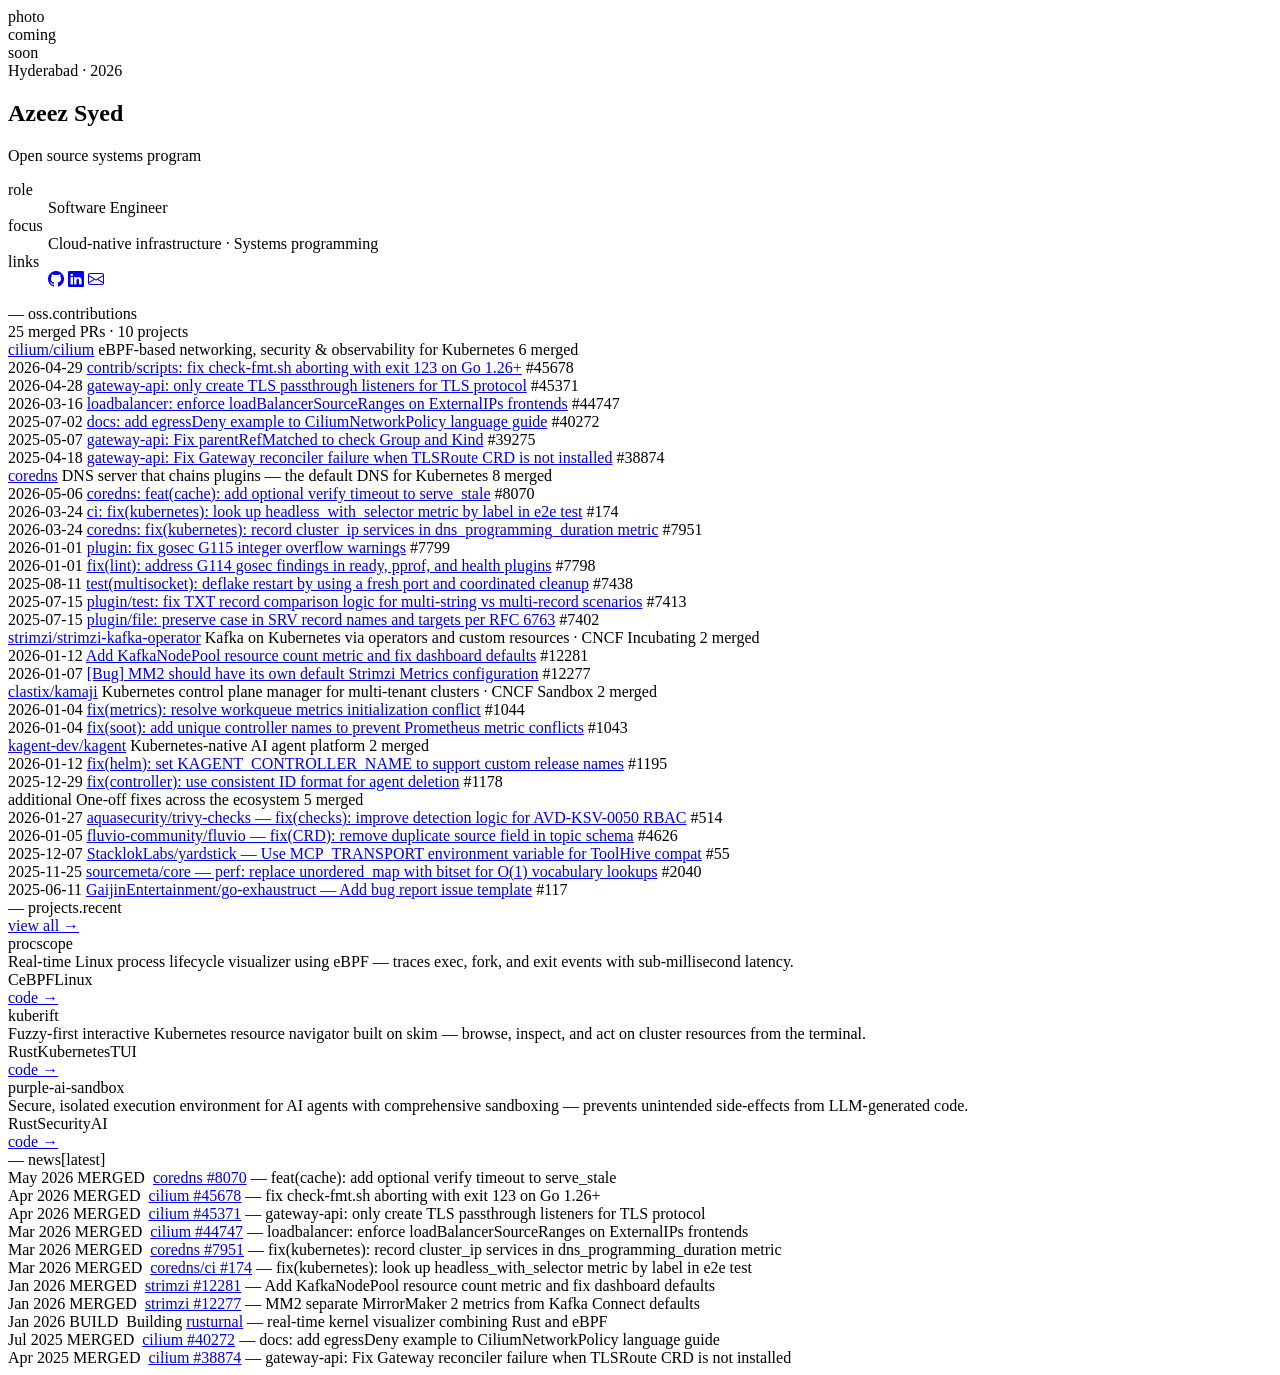
==== index.html @ bf8eaf42 "Initial portfolio" ====
<!DOCTYPE html>
<html lang="en">
<head>
  <meta charset="UTF-8">
  <meta name="viewport" content="width=device-width, initial-scale=1.0">
  <base href="/portfolio/">
  <title>syedazeez337 / home.sh</title>
  <meta name="description" content="Open source systems programmer contributing to Cilium, CoreDNS, and the CNCF ecosystem — building with Go, Rust, and eBPF.">
  <meta property="og:title" content="Azeez Syed — Software Engineer">
  <meta property="og:description" content="Open source systems programmer contributing to Cilium, CoreDNS, and the CNCF ecosystem.">
  <meta property="og:type" content="website">
  <link rel="canonical" href="https://syedazeez337.github.io/portfolio/">
  <link rel="stylesheet" href="assets/css/styles.css">
  <link rel="stylesheet" href="https://cdn.jsdelivr.net/npm/bootstrap-icons@1.11.3/font/bootstrap-icons.css">
  <link rel="preconnect" href="https://fonts.googleapis.com">
  <link href="https://fonts.googleapis.com/css2?family=IBM+Plex+Sans:wght@400;500;600;700&family=IBM+Plex+Mono:wght@400;500;600;700&display=swap" rel="stylesheet">
  <script defer src="assets/js/loadComponents.js"></script>
</head>
<body data-page="home">
  <div id="header-placeholder"></div>
  <div class="t-page">
    <div class="t-frame">
      <div id="topnav-placeholder"></div>

      <!-- HERO -->
      <section class="t-hero">
        <div>
          <div class="t-portrait-placeholder">photo<br>coming<br>soon</div>
          <div class="t-portrait-cap">Hyderabad · 2026</div>
        </div>
        <div>
          <h1>Azeez Syed</h1>
          <p class="t-thesis" data-typing>
            <span class="t-thesis-text" data-text="Open source systems programmer contributing to Cilium, CoreDNS, and the CNCF ecosystem, building with Go, Rust, and eBPF."></span>
          </p>
          <dl class="t-kv">
            <dt>role</dt>
            <dd>Software Engineer</dd>
            <dt>focus</dt>
            <dd>Cloud-native infrastructure · Systems programming</dd>
            <dt>links</dt>
            <dd class="t-kv-links">
              <a href="https://github.com/syedazeez337" target="_blank" rel="noopener" aria-label="GitHub"><i class="bi bi-github"></i></a>
              <a href="https://www.linkedin.com/in/azeez-alishah/" target="_blank" rel="noopener" aria-label="LinkedIn"><i class="bi bi-linkedin"></i></a>
              <a href="mailto:azeezalishah@gmail.com" aria-label="Email"><i class="bi bi-envelope"></i></a>
            </dd>
          </dl>
        </div>
      </section>

      <!-- OPEN SOURCE CONTRIBUTIONS -->
      <div class="t-divider">
        <div class="t-divider-label">— <span>oss.contributions</span></div>
        <div class="t-divider-right">25 merged PRs · 10 projects</div>
      </div>

      <div class="t-contrib-repo-block">
        <div class="t-contrib-repo-header">
          <a href="https://github.com/cilium/cilium" target="_blank" rel="noopener">cilium/cilium</a>
          <span class="t-contrib-repo-desc">eBPF-based networking, security &amp; observability for Kubernetes</span>
          <span class="t-contrib-count">6 merged</span>
        </div>
        <div class="t-pr-list">
          <div class="t-pr-row">
            <span class="t-pr-date">2026-04-29</span>
            <a class="t-pr-title" href="https://github.com/cilium/cilium/pull/45678" target="_blank" rel="noopener">contrib/scripts: fix check-fmt.sh aborting with exit 123 on Go 1.26+</a>
            <span class="t-pr-num">#45678</span>
          </div>
          <div class="t-pr-row">
            <span class="t-pr-date">2026-04-28</span>
            <a class="t-pr-title" href="https://github.com/cilium/cilium/pull/45371" target="_blank" rel="noopener">gateway-api: only create TLS passthrough listeners for TLS protocol</a>
            <span class="t-pr-num">#45371</span>
          </div>
          <div class="t-pr-row">
            <span class="t-pr-date">2026-03-16</span>
            <a class="t-pr-title" href="https://github.com/cilium/cilium/pull/44747" target="_blank" rel="noopener">loadbalancer: enforce loadBalancerSourceRanges on ExternalIPs frontends</a>
            <span class="t-pr-num">#44747</span>
          </div>
          <div class="t-pr-row">
            <span class="t-pr-date">2025-07-02</span>
            <a class="t-pr-title" href="https://github.com/cilium/cilium/pull/40272" target="_blank" rel="noopener">docs: add egressDeny example to CiliumNetworkPolicy language guide</a>
            <span class="t-pr-num">#40272</span>
          </div>
          <div class="t-pr-row">
            <span class="t-pr-date">2025-05-07</span>
            <a class="t-pr-title" href="https://github.com/cilium/cilium/pull/39275" target="_blank" rel="noopener">gateway-api: Fix parentRefMatched to check Group and Kind</a>
            <span class="t-pr-num">#39275</span>
          </div>
          <div class="t-pr-row">
            <span class="t-pr-date">2025-04-18</span>
            <a class="t-pr-title" href="https://github.com/cilium/cilium/pull/38874" target="_blank" rel="noopener">gateway-api: Fix Gateway reconciler failure when TLSRoute CRD is not installed</a>
            <span class="t-pr-num">#38874</span>
          </div>
        </div>
      </div>

      <div class="t-contrib-repo-block">
        <div class="t-contrib-repo-header">
          <a href="https://github.com/coredns/coredns" target="_blank" rel="noopener">coredns</a>
          <span class="t-contrib-repo-desc">DNS server that chains plugins — the default DNS for Kubernetes</span>
          <span class="t-contrib-count">8 merged</span>
        </div>
        <div class="t-pr-list">
          <div class="t-pr-row">
            <span class="t-pr-date">2026-05-06</span>
            <a class="t-pr-title" href="https://github.com/coredns/coredns/pull/8070" target="_blank" rel="noopener">coredns: feat(cache): add optional verify timeout to serve_stale</a>
            <span class="t-pr-num">#8070</span>
          </div>
          <div class="t-pr-row">
            <span class="t-pr-date">2026-03-24</span>
            <a class="t-pr-title" href="https://github.com/coredns/ci/pull/174" target="_blank" rel="noopener">ci: fix(kubernetes): look up headless_with_selector metric by label in e2e test</a>
            <span class="t-pr-num">#174</span>
          </div>
          <div class="t-pr-row">
            <span class="t-pr-date">2026-03-24</span>
            <a class="t-pr-title" href="https://github.com/coredns/coredns/pull/7951" target="_blank" rel="noopener">coredns: fix(kubernetes): record cluster_ip services in dns_programming_duration metric</a>
            <span class="t-pr-num">#7951</span>
          </div>
          <div class="t-pr-row">
            <span class="t-pr-date">2026-01-01</span>
            <a class="t-pr-title" href="https://github.com/coredns/coredns/pull/7799" target="_blank" rel="noopener">plugin: fix gosec G115 integer overflow warnings</a>
            <span class="t-pr-num">#7799</span>
          </div>
          <div class="t-pr-row">
            <span class="t-pr-date">2026-01-01</span>
            <a class="t-pr-title" href="https://github.com/coredns/coredns/pull/7798" target="_blank" rel="noopener">fix(lint): address G114 gosec findings in ready, pprof, and health plugins</a>
            <span class="t-pr-num">#7798</span>
          </div>
          <div class="t-pr-row">
            <span class="t-pr-date">2025-08-11</span>
            <a class="t-pr-title" href="https://github.com/coredns/coredns/pull/7438" target="_blank" rel="noopener">test(multisocket): deflake restart by using a fresh port and coordinated cleanup</a>
            <span class="t-pr-num">#7438</span>
          </div>
          <div class="t-pr-row">
            <span class="t-pr-date">2025-07-15</span>
            <a class="t-pr-title" href="https://github.com/coredns/coredns/pull/7413" target="_blank" rel="noopener">plugin/test: fix TXT record comparison logic for multi-string vs multi-record scenarios</a>
            <span class="t-pr-num">#7413</span>
          </div>
          <div class="t-pr-row">
            <span class="t-pr-date">2025-07-15</span>
            <a class="t-pr-title" href="https://github.com/coredns/coredns/pull/7402" target="_blank" rel="noopener">plugin/file: preserve case in SRV record names and targets per RFC 6763</a>
            <span class="t-pr-num">#7402</span>
          </div>
        </div>
      </div>

      <div class="t-contrib-repo-block">
        <div class="t-contrib-repo-header">
          <a href="https://github.com/strimzi/strimzi-kafka-operator" target="_blank" rel="noopener">strimzi/strimzi-kafka-operator</a>
          <span class="t-contrib-repo-desc">Kafka on Kubernetes via operators and custom resources · CNCF Incubating</span>
          <span class="t-contrib-count">2 merged</span>
        </div>
        <div class="t-pr-list">
          <div class="t-pr-row">
            <span class="t-pr-date">2026-01-12</span>
            <a class="t-pr-title" href="https://github.com/strimzi/strimzi-kafka-operator/pull/12281" target="_blank" rel="noopener">Add KafkaNodePool resource count metric and fix dashboard defaults</a>
            <span class="t-pr-num">#12281</span>
          </div>
          <div class="t-pr-row">
            <span class="t-pr-date">2026-01-07</span>
            <a class="t-pr-title" href="https://github.com/strimzi/strimzi-kafka-operator/pull/12277" target="_blank" rel="noopener">[Bug] MM2 should have its own default Strimzi Metrics configuration</a>
            <span class="t-pr-num">#12277</span>
          </div>
        </div>
      </div>

      <div class="t-contrib-repo-block">
        <div class="t-contrib-repo-header">
          <a href="https://github.com/clastix/kamaji" target="_blank" rel="noopener">clastix/kamaji</a>
          <span class="t-contrib-repo-desc">Kubernetes control plane manager for multi-tenant clusters · CNCF Sandbox</span>
          <span class="t-contrib-count">2 merged</span>
        </div>
        <div class="t-pr-list">
          <div class="t-pr-row">
            <span class="t-pr-date">2026-01-04</span>
            <a class="t-pr-title" href="https://github.com/clastix/kamaji/pull/1044" target="_blank" rel="noopener">fix(metrics): resolve workqueue metrics initialization conflict</a>
            <span class="t-pr-num">#1044</span>
          </div>
          <div class="t-pr-row">
            <span class="t-pr-date">2026-01-04</span>
            <a class="t-pr-title" href="https://github.com/clastix/kamaji/pull/1043" target="_blank" rel="noopener">fix(soot): add unique controller names to prevent Prometheus metric conflicts</a>
            <span class="t-pr-num">#1043</span>
          </div>
        </div>
      </div>

      <div class="t-contrib-repo-block">
        <div class="t-contrib-repo-header">
          <a href="https://github.com/kagent-dev/kagent" target="_blank" rel="noopener">kagent-dev/kagent</a>
          <span class="t-contrib-repo-desc">Kubernetes-native AI agent platform</span>
          <span class="t-contrib-count">2 merged</span>
        </div>
        <div class="t-pr-list">
          <div class="t-pr-row">
            <span class="t-pr-date">2026-01-12</span>
            <a class="t-pr-title" href="https://github.com/kagent-dev/kagent/pull/1195" target="_blank" rel="noopener">fix(helm): set KAGENT_CONTROLLER_NAME to support custom release names</a>
            <span class="t-pr-num">#1195</span>
          </div>
          <div class="t-pr-row">
            <span class="t-pr-date">2025-12-29</span>
            <a class="t-pr-title" href="https://github.com/kagent-dev/kagent/pull/1178" target="_blank" rel="noopener">fix(controller): use consistent ID format for agent deletion</a>
            <span class="t-pr-num">#1178</span>
          </div>
        </div>
      </div>

      <div class="t-contrib-repo-block">
        <div class="t-contrib-repo-header">
          <span class="t-contrib-repo-label">additional</span>
          <span class="t-contrib-repo-desc">One-off fixes across the ecosystem</span>
          <span class="t-contrib-count">5 merged</span>
        </div>
        <div class="t-pr-list">
          <div class="t-pr-row">
            <span class="t-pr-date">2026-01-27</span>
            <a class="t-pr-title" href="https://github.com/aquasecurity/trivy-checks/pull/514" target="_blank" rel="noopener"><span class="t-pr-repo">aquasecurity/trivy-checks</span> — fix(checks): improve detection logic for AVD-KSV-0050 RBAC</a>
            <span class="t-pr-num">#514</span>
          </div>
          <div class="t-pr-row">
            <span class="t-pr-date">2026-01-05</span>
            <a class="t-pr-title" href="https://github.com/fluvio-community/fluvio/pull/4626" target="_blank" rel="noopener"><span class="t-pr-repo">fluvio-community/fluvio</span> — fix(CRD): remove duplicate source field in topic schema</a>
            <span class="t-pr-num">#4626</span>
          </div>
          <div class="t-pr-row">
            <span class="t-pr-date">2025-12-07</span>
            <a class="t-pr-title" href="https://github.com/StacklokLabs/yardstick/pull/55" target="_blank" rel="noopener"><span class="t-pr-repo">StacklokLabs/yardstick</span> — Use MCP_TRANSPORT environment variable for ToolHive compat</a>
            <span class="t-pr-num">#55</span>
          </div>
          <div class="t-pr-row">
            <span class="t-pr-date">2025-11-25</span>
            <a class="t-pr-title" href="https://github.com/sourcemeta/core/pull/2040" target="_blank" rel="noopener"><span class="t-pr-repo">sourcemeta/core</span> — perf: replace unordered_map with bitset for O(1) vocabulary lookups</a>
            <span class="t-pr-num">#2040</span>
          </div>
          <div class="t-pr-row">
            <span class="t-pr-date">2025-06-11</span>
            <a class="t-pr-title" href="https://github.com/GaijinEntertainment/go-exhaustruct/pull/117" target="_blank" rel="noopener"><span class="t-pr-repo">GaijinEntertainment/go-exhaustruct</span> — Add bug report issue template</a>
            <span class="t-pr-num">#117</span>
          </div>
        </div>
      </div>

      <!-- RECENT PROJECTS -->
      <div class="t-divider">
        <div class="t-divider-label">— <span>projects.recent</span></div>
        <div class="t-divider-right"><a href="pages/projects.html">view all →</a></div>
      </div>
      <div class="t-projects-grid">
        <div class="t-project-card">
          <div class="t-project-title">procscope</div>
          <div class="t-project-desc">Real-time Linux process lifecycle visualizer using eBPF — traces exec, fork, and exit events with sub-millisecond latency.</div>
          <div class="t-project-stack">
            <span>C</span><span>eBPF</span><span>Linux</span>
          </div>
          <div class="t-project-links">
            <a href="https://github.com/syedazeez337/procscope" target="_blank" rel="noopener">code →</a>
          </div>
        </div>
        <div class="t-project-card">
          <div class="t-project-title">kuberift</div>
          <div class="t-project-desc">Fuzzy-first interactive Kubernetes resource navigator built on skim — browse, inspect, and act on cluster resources from the terminal.</div>
          <div class="t-project-stack">
            <span>Rust</span><span>Kubernetes</span><span>TUI</span>
          </div>
          <div class="t-project-links">
            <a href="https://github.com/syedazeez337/kuberift" target="_blank" rel="noopener">code →</a>
          </div>
        </div>
        <div class="t-project-card">
          <div class="t-project-title">purple-ai-sandbox</div>
          <div class="t-project-desc">Secure, isolated execution environment for AI agents with comprehensive sandboxing — prevents unintended side-effects from LLM-generated code.</div>
          <div class="t-project-stack">
            <span>Rust</span><span>Security</span><span>AI</span>
          </div>
          <div class="t-project-links">
            <a href="https://github.com/syedazeez337/purple-ai-sandbox" target="_blank" rel="noopener">code →</a>
          </div>
        </div>
      </div>

      <!-- NEWS -->
      <div class="t-divider">
        <div class="t-divider-label">— <span>news[latest]</span></div>
      </div>
      <div class="t-news-list">
        <div class="t-news-row">
          <span class="t-news-date">May 2026</span>
          <span class="t-news-text"><span class="t-tag" data-kind="oss">MERGED</span> &nbsp;<a href="https://github.com/coredns/coredns/pull/8070" target="_blank" rel="noopener">coredns #8070</a> — feat(cache): add optional verify timeout to serve_stale</span>
        </div>
        <div class="t-news-row">
          <span class="t-news-date">Apr 2026</span>
          <span class="t-news-text"><span class="t-tag" data-kind="oss">MERGED</span> &nbsp;<a href="https://github.com/cilium/cilium/pull/45678" target="_blank" rel="noopener">cilium #45678</a> — fix check-fmt.sh aborting with exit 123 on Go 1.26+</span>
        </div>
        <div class="t-news-row">
          <span class="t-news-date">Apr 2026</span>
          <span class="t-news-text"><span class="t-tag" data-kind="oss">MERGED</span> &nbsp;<a href="https://github.com/cilium/cilium/pull/45371" target="_blank" rel="noopener">cilium #45371</a> — gateway-api: only create TLS passthrough listeners for TLS protocol</span>
        </div>
        <div class="t-news-row">
          <span class="t-news-date">Mar 2026</span>
          <span class="t-news-text"><span class="t-tag" data-kind="oss">MERGED</span> &nbsp;<a href="https://github.com/cilium/cilium/pull/44747" target="_blank" rel="noopener">cilium #44747</a> — loadbalancer: enforce loadBalancerSourceRanges on ExternalIPs frontends</span>
        </div>
        <div class="t-news-row">
          <span class="t-news-date">Mar 2026</span>
          <span class="t-news-text"><span class="t-tag" data-kind="oss">MERGED</span> &nbsp;<a href="https://github.com/coredns/coredns/pull/7951" target="_blank" rel="noopener">coredns #7951</a> — fix(kubernetes): record cluster_ip services in dns_programming_duration metric</span>
        </div>
        <div class="t-news-row">
          <span class="t-news-date">Mar 2026</span>
          <span class="t-news-text"><span class="t-tag" data-kind="oss">MERGED</span> &nbsp;<a href="https://github.com/coredns/ci/pull/174" target="_blank" rel="noopener">coredns/ci #174</a> — fix(kubernetes): look up headless_with_selector metric by label in e2e test</span>
        </div>
        <div class="t-news-row">
          <span class="t-news-date">Jan 2026</span>
          <span class="t-news-text"><span class="t-tag" data-kind="oss">MERGED</span> &nbsp;<a href="https://github.com/strimzi/strimzi-kafka-operator/pull/12281" target="_blank" rel="noopener">strimzi #12281</a> — Add KafkaNodePool resource count metric and fix dashboard defaults</span>
        </div>
        <div class="t-news-row">
          <span class="t-news-date">Jan 2026</span>
          <span class="t-news-text"><span class="t-tag" data-kind="oss">MERGED</span> &nbsp;<a href="https://github.com/strimzi/strimzi-kafka-operator/pull/12277" target="_blank" rel="noopener">strimzi #12277</a> — MM2 separate MirrorMaker 2 metrics from Kafka Connect defaults</span>
        </div>
        <div class="t-news-row">
          <span class="t-news-date">Jan 2026</span>
          <span class="t-news-text"><span class="t-tag" data-kind="work">BUILD</span> &nbsp;Building <a href="https://github.com/syedazeez337/rusturnal" target="_blank" rel="noopener">rusturnal</a> — real-time kernel visualizer combining Rust and eBPF</span>
        </div>
        <div class="t-news-row">
          <span class="t-news-date">Jul 2025</span>
          <span class="t-news-text"><span class="t-tag" data-kind="oss">MERGED</span> &nbsp;<a href="https://github.com/cilium/cilium/pull/40272" target="_blank" rel="noopener">cilium #40272</a> — docs: add egressDeny example to CiliumNetworkPolicy language guide</span>
        </div>
        <div class="t-news-row">
          <span class="t-news-date">Apr 2025</span>
          <span class="t-news-text"><span class="t-tag" data-kind="oss">MERGED</span> &nbsp;<a href="https://github.com/cilium/cilium/pull/38874" target="_blank" rel="noopener">cilium #38874</a> — gateway-api: Fix Gateway reconciler failure when TLSRoute CRD is not installed</span>
        </div>
      </div>

    </div><!-- /.t-frame -->
  </div><!-- /.t-page -->
  <div id="footer-placeholder"></div>
  <script>
    (function () {
      const el = document.querySelector('.t-thesis-text[data-text]');
      if (!el) return;
      const text = el.dataset.text;
      let i = 0;
      const delay = 400; // wait before starting
      const speed = 28;  // ms per character
      setTimeout(function type() {
        el.textContent = text.slice(0, ++i);
        if (i < text.length) setTimeout(type, speed);
      }, delay);
    })();
  </script>
</body>
</html>
---- assets/css/styles.css ----
/* ── tokens ── */
:root {
  --color-bg:          #f5f3ee;
  --color-surface:     #ffffff;
  --color-border:      #d8d3c8;
  --color-text:        #1a1a1a;
  --color-muted:       #6b6560;
  --color-accent:      #c0392b;
  --color-tag-journal: #2980b9;
  --color-tag-conf:    #27ae60;
  --color-tag-work:    #8e44ad;
  --color-tag-event:   #d35400;

  --font-sans: 'IBM Plex Sans', system-ui, sans-serif;
  --font-mono: 'IBM Plex Mono', 'Courier New', monospace;

  --frame-width: 780px;
  --frame-pad:   2rem;
  --radius:      2px;
}

@media (prefers-color-scheme: dark) {
  :root {
    --color-bg:      #1a1916;
    --color-surface: #242220;
    --color-border:  #3a3730;
    --color-text:    #e8e4dc;
    --color-muted:   #9a948c;
  }
}

/* ── reset ── */
*, *::before, *::after { box-sizing: border-box; margin: 0; padding: 0; }

html { scroll-behavior: smooth; }

body {
  font-family: var(--font-sans);
  font-size: 0.9rem;
  background: var(--color-bg);
  color: var(--color-text);
  line-height: 1.6;
}

a { color: var(--color-accent); }
a:hover { opacity: 0.8; }

/* ── topbar ── */
.t-topbar {
  background: var(--color-text);
  color: var(--color-bg);
  font-family: var(--font-mono);
  font-size: 0.72rem;
  letter-spacing: 0.04em;
  display: flex;
  align-items: center;
  gap: 0.6rem;
  padding: 0.45rem var(--frame-pad);
  justify-content: center;
}

.t-topbar-dot { color: var(--color-accent); }

.t-topbar-cta {
  color: var(--color-accent);
  text-decoration: none;
  font-weight: 600;
  margin-left: auto;
}
.t-topbar-cta:hover { opacity: 0.75; }

/* ── page & frame ── */
.t-page { background: var(--color-bg); min-height: 100vh; }

.t-frame {
  max-width: var(--frame-width);
  margin: 0 auto;
  padding: 0 var(--frame-pad) 4rem;
}

/* ── nav ── */
.t-nav {
  display: flex;
  align-items: center;
  justify-content: space-between;
  padding: 1.25rem 0 1rem;
  border-bottom: 1px solid var(--color-border);
  margin-bottom: 2rem;
  font-family: var(--font-mono);
  font-size: 0.78rem;
  letter-spacing: 0.06em;
}

.t-nav-brand { color: var(--color-muted); }

.t-nav-links { display: flex; gap: 1.5rem; }

.t-nav-link {
  color: var(--color-muted);
  text-decoration: none;
  font-weight: 600;
  letter-spacing: 0.08em;
}
.t-nav-link.active,
.t-nav-link:hover { color: var(--color-text); }
.t-nav-link.active::before { content: '• '; color: var(--color-accent); }

/* ── hero ── */
.t-hero {
  display: flex;
  gap: 2.5rem;
  align-items: flex-start;
  padding: 1rem 0 0.5rem;
}

.t-portrait {
  width: 150px;
  height: 150px;
  object-fit: cover;
  border-radius: var(--radius);
  border: 1px solid var(--color-border);
  flex-shrink: 0;
  background: var(--color-surface);
}

.t-portrait-placeholder {
  width: 150px;
  height: 150px;
  flex-shrink: 0;
  border-radius: var(--radius);
  border: 1px dashed var(--color-border);
  background: var(--color-surface);
  display: flex;
  align-items: center;
  justify-content: center;
  font-family: var(--font-mono);
  font-size: 0.65rem;
  color: var(--color-muted);
  text-align: center;
  line-height: 1.4;
}

.t-portrait-cap {
  font-family: var(--font-mono);
  font-size: 0.68rem;
  color: var(--color-muted);
  margin-top: 0.4rem;
  text-align: center;
}

.t-hero h1 {
  font-size: 2rem;
  font-weight: 700;
  line-height: 1.1;
  margin-bottom: 0.6rem;
  letter-spacing: -0.01em;
}

/* ── thesis / tagline ── */
.t-thesis {
  font-size: 0.88rem;
  color: var(--color-muted);
  margin-bottom: 1.25rem;
  line-height: 1.5;
}

.t-thesis[data-typing] .t-thesis-text::after {
  content: '|';
  animation: blink 1s step-end infinite;
  color: var(--color-accent);
  margin-left: 1px;
}

@keyframes blink {
  0%, 100% { opacity: 1; }
  50%       { opacity: 0; }
}

/* ── key-value ── */
.t-kv {
  display: grid;
  grid-template-columns: auto 1fr;
  gap: 0.25rem 1rem;
  font-size: 0.82rem;
  align-items: baseline;
}

.t-kv dt {
  font-family: var(--font-mono);
  font-size: 0.68rem;
  font-weight: 600;
  letter-spacing: 0.06em;
  text-transform: uppercase;
  color: var(--color-muted);
  white-space: nowrap;
}

.t-kv dd { color: var(--color-text); }

.t-kv-links {
  display: flex;
  gap: 0.75rem;
  align-items: center;
  font-size: 1.05rem;
}

.t-kv-links a {
  color: var(--color-muted);
  text-decoration: none;
}
.t-kv-links a:hover { color: var(--color-text); }

/* ── divider ── */
.t-divider {
  display: flex;
  justify-content: space-between;
  align-items: center;
  border-bottom: 1px dashed var(--color-border);
  padding: 0.5rem 0 0.25rem;
  margin: 2rem 0 1rem;
  font-family: var(--font-mono);
  font-size: 0.72rem;
  color: var(--color-accent);
  text-transform: uppercase;
  letter-spacing: 0.06em;
}

.t-divider-right { color: var(--color-muted); }
.t-divider-right a { color: var(--color-muted); text-decoration: none; }
.t-divider-right a:hover { color: var(--color-text); }

/* ── project cards ── */
.t-projects-grid {
  display: grid;
  grid-template-columns: repeat(auto-fill, minmax(320px, 1fr));
  gap: 1rem;
}

.t-project-card {
  background: var(--color-surface);
  border: 1px solid var(--color-border);
  border-radius: var(--radius);
  padding: 1rem 1.1rem;
  display: flex;
  flex-direction: column;
  gap: 0.4rem;
}

.t-project-title {
  font-family: var(--font-mono);
  font-size: 0.85rem;
  font-weight: 600;
  color: var(--color-text);
}

.t-project-desc {
  font-size: 0.82rem;
  color: var(--color-muted);
  flex: 1;
  line-height: 1.5;
}

.t-project-stack {
  display: flex;
  flex-wrap: wrap;
  gap: 0.3rem;
  margin-top: 0.2rem;
}

.t-project-stack span {
  font-family: var(--font-mono);
  font-size: 0.65rem;
  font-weight: 600;
  letter-spacing: 0.05em;
  background: var(--color-bg);
  border: 1px solid var(--color-border);
  border-radius: var(--radius);
  padding: 0.1em 0.45em;
  color: var(--color-muted);
  text-transform: uppercase;
}

.t-project-links {
  display: flex;
  gap: 0.75rem;
  margin-top: 0.4rem;
  font-family: var(--font-mono);
  font-size: 0.72rem;
  font-weight: 600;
  letter-spacing: 0.04em;
}

.t-project-links a {
  color: var(--color-accent);
  text-decoration: none;
}
.t-project-links a:hover { opacity: 0.75; }

/* ── news rows ── */
.t-news-list { display: flex; flex-direction: column; gap: 0.6rem; }

.t-news-row {
  display: flex;
  align-items: baseline;
  gap: 0.75rem;
  font-size: 0.82rem;
  line-height: 1.5;
}

.t-news-date {
  font-family: var(--font-mono);
  font-size: 0.68rem;
  color: var(--color-accent);
  white-space: nowrap;
  min-width: 4.5rem;
}

.t-news-text { color: var(--color-text); }
.t-news-text a { color: var(--color-accent); text-decoration: none; }
.t-news-text a:hover { opacity: 0.75; }

/* ── tags ── */
.t-tag {
  font-family: var(--font-mono);
  font-size: 0.65rem;
  font-weight: 600;
  letter-spacing: 0.08em;
  padding: 0.1em 0.4em;
  border-radius: var(--radius);
  text-transform: uppercase;
}

[data-kind="work"]  { color: var(--color-tag-work); border: 1px solid var(--color-tag-work); }
[data-kind="event"] { color: var(--color-tag-event); border: 1px solid var(--color-tag-event); }
[data-kind="conf"]  { color: var(--color-tag-conf); border: 1px solid var(--color-tag-conf); }
[data-kind="oss"]   { color: var(--color-tag-journal); border: 1px solid var(--color-tag-journal); }

/* ── caret ── */
.t-caret { color: var(--color-accent); margin-right: 0.25rem; }

/* ── contribution blocks ── */
.t-contrib-repo-block {
  margin-bottom: 1.25rem;
  border: 1px solid var(--color-border);
  border-radius: var(--radius);
  overflow: hidden;
}

.t-contrib-repo-header {
  display: flex;
  align-items: baseline;
  gap: 0.75rem;
  background: var(--color-surface);
  padding: 0.6rem 0.9rem;
  border-bottom: 1px solid var(--color-border);
  flex-wrap: wrap;
}

.t-contrib-repo-header a {
  font-family: var(--font-mono);
  font-size: 0.82rem;
  font-weight: 700;
  color: var(--color-text);
  text-decoration: none;
}
.t-contrib-repo-header a:hover { color: var(--color-accent); }

.t-contrib-repo-desc {
  font-size: 0.78rem;
  color: var(--color-muted);
  flex: 1;
}

.t-contrib-count {
  font-family: var(--font-mono);
  font-size: 0.68rem;
  font-weight: 600;
  color: var(--color-accent);
  letter-spacing: 0.04em;
  margin-left: auto;
  white-space: nowrap;
}

.t-pr-list { display: flex; flex-direction: column; }

.t-pr-row {
  display: flex;
  align-items: baseline;
  gap: 0.6rem;
  padding: 0.38rem 0.9rem;
  border-bottom: 1px solid var(--color-border);
  font-size: 0.8rem;
}
.t-pr-row:last-child { border-bottom: none; }
.t-pr-row:hover { background: var(--color-bg); }

.t-pr-date {
  font-family: var(--font-mono);
  font-size: 0.65rem;
  color: var(--color-muted);
  white-space: nowrap;
  min-width: 5rem;
}

.t-pr-title {
  flex: 1;
  color: var(--color-text);
  text-decoration: none;
  line-height: 1.4;
}
.t-pr-title:hover { color: var(--color-accent); }

.t-pr-num {
  font-family: var(--font-mono);
  font-size: 0.65rem;
  color: var(--color-muted);
  white-space: nowrap;
}

.t-pr-repo {
  font-family: var(--font-mono);
  font-size: 0.7rem;
  font-weight: 600;
  color: var(--color-muted);
}

.t-contrib-repo-label {
  font-family: var(--font-mono);
  font-size: 0.82rem;
  font-weight: 700;
  color: var(--color-text);
  text-transform: uppercase;
  letter-spacing: 0.04em;
}

@media (max-width: 600px) {
  .t-pr-row { flex-wrap: wrap; gap: 0.2rem; }
  .t-pr-date { min-width: unset; }
  .t-pr-num { display: none; }
  .t-contrib-repo-desc { display: none; }
}

/* ── misc page ── */
.t-misc-section { margin-bottom: 1.5rem; }

.t-list {
  list-style: none;
  display: flex;
  flex-direction: column;
  gap: 0.4rem;
  padding: 0;
}

.t-list li {
  font-size: 0.82rem;
  color: var(--color-text);
  display: flex;
  align-items: baseline;
  gap: 0.4rem;
}

/* ── footer ── */
.t-footer {
  border-top: 1px solid var(--color-border);
  padding: 1.5rem var(--frame-pad);
  max-width: var(--frame-width);
  margin: 0 auto;
  display: flex;
  justify-content: space-between;
  align-items: center;
  font-family: var(--font-mono);
  font-size: 0.72rem;
  letter-spacing: 0.05em;
}

.t-footer-links { display: flex; gap: 1.25rem; }
.t-footer-links a { color: var(--color-muted); text-decoration: none; }
.t-footer-links a:hover { color: var(--color-text); }

.t-footer-built { color: var(--color-muted); }

/* ── 404 ── */
.t-404 {
  padding: 4rem 0;
  font-family: var(--font-mono);
}
.t-404-code { font-size: 4rem; font-weight: 700; color: var(--color-accent); line-height: 1; }
.t-404-msg  { font-size: 1rem; color: var(--color-muted); margin: 0.75rem 0 1.5rem; }
.t-404 a    { color: var(--color-accent); text-decoration: none; font-weight: 600; }

/* ── responsive ── */
@media (max-width: 600px) {
  :root { --frame-pad: 1rem; }

  .t-hero { flex-direction: column; gap: 1.25rem; }
  .t-portrait,
  .t-portrait-placeholder { width: 110px; height: 110px; }
  .t-nav-links { display: none; }
  .t-footer { flex-direction: column; gap: 0.75rem; align-items: flex-start; }
  .t-projects-grid { grid-template-columns: 1fr; }
  .t-hero h1 { font-size: 1.5rem; }
  .t-topbar { font-size: 0.65rem; }
}

/* ── print ── */
@media print {
  .t-topbar, .t-nav, .t-footer { display: none; }
}
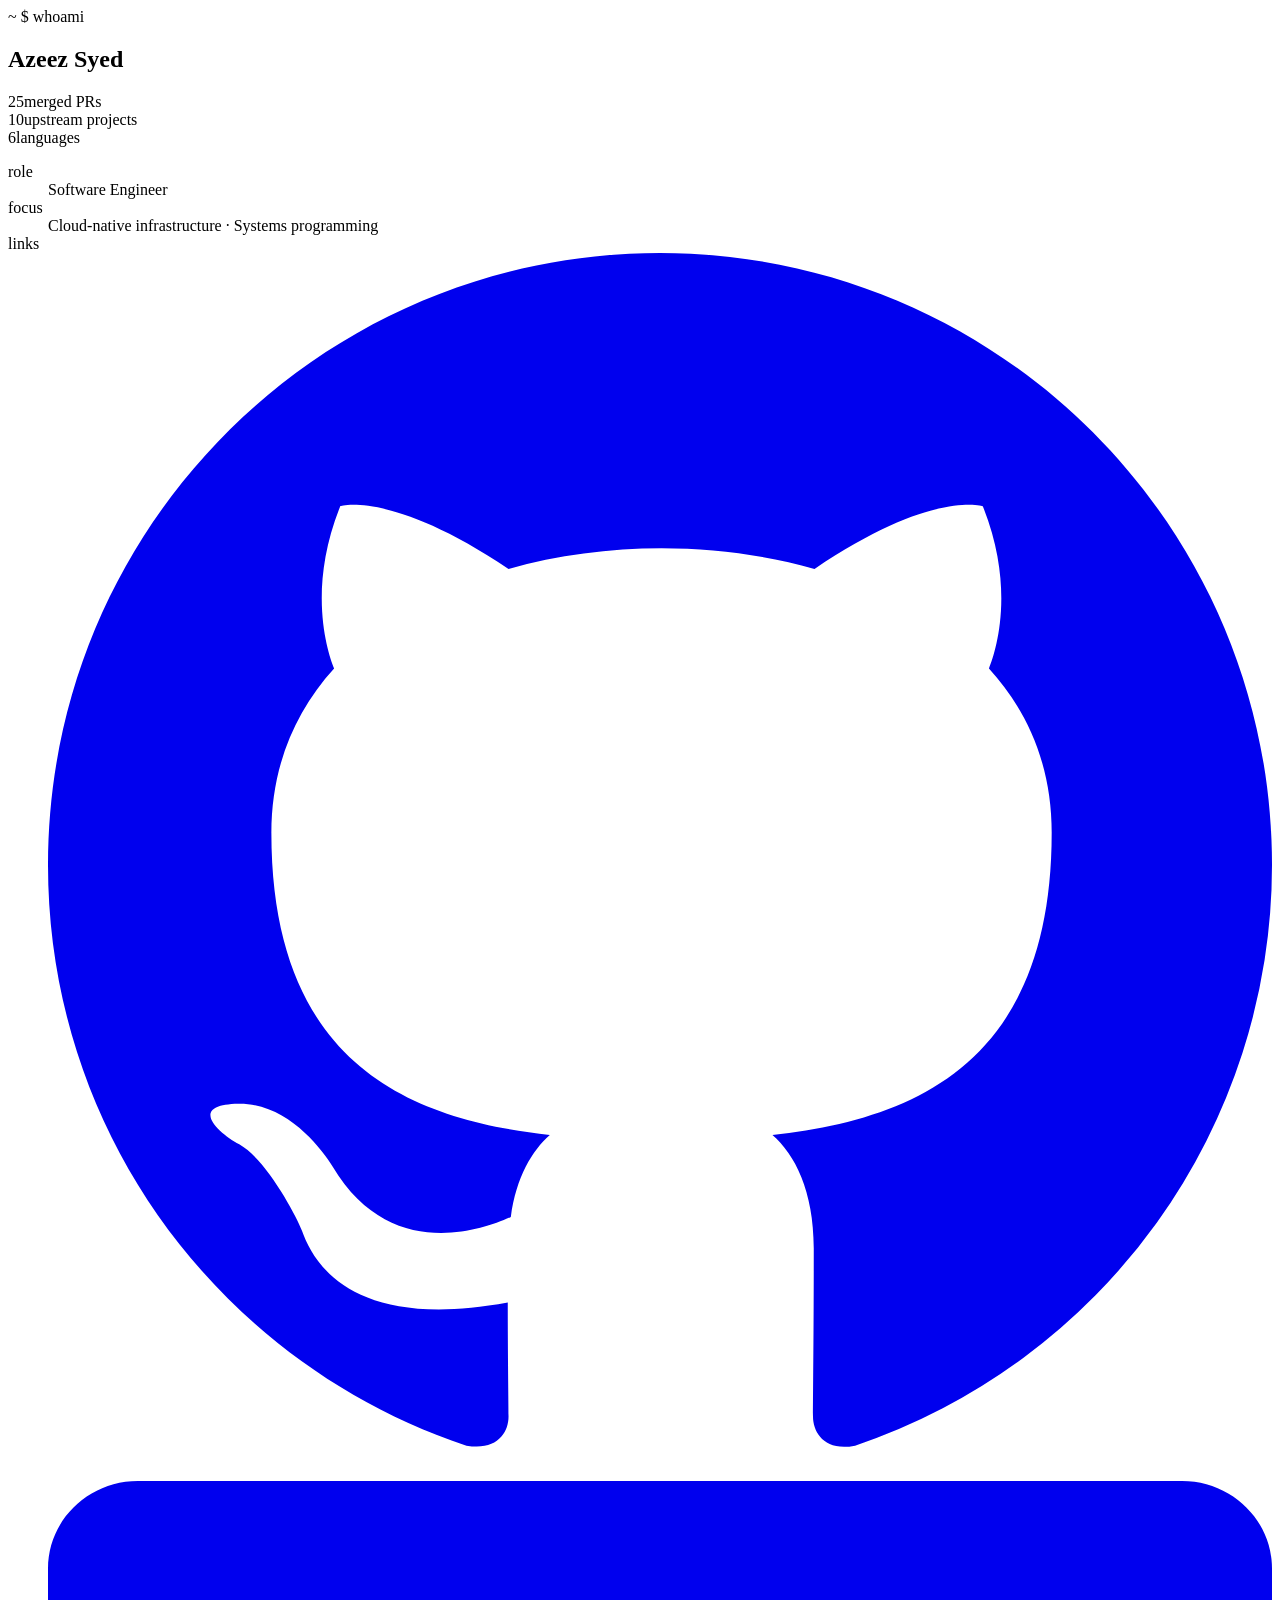
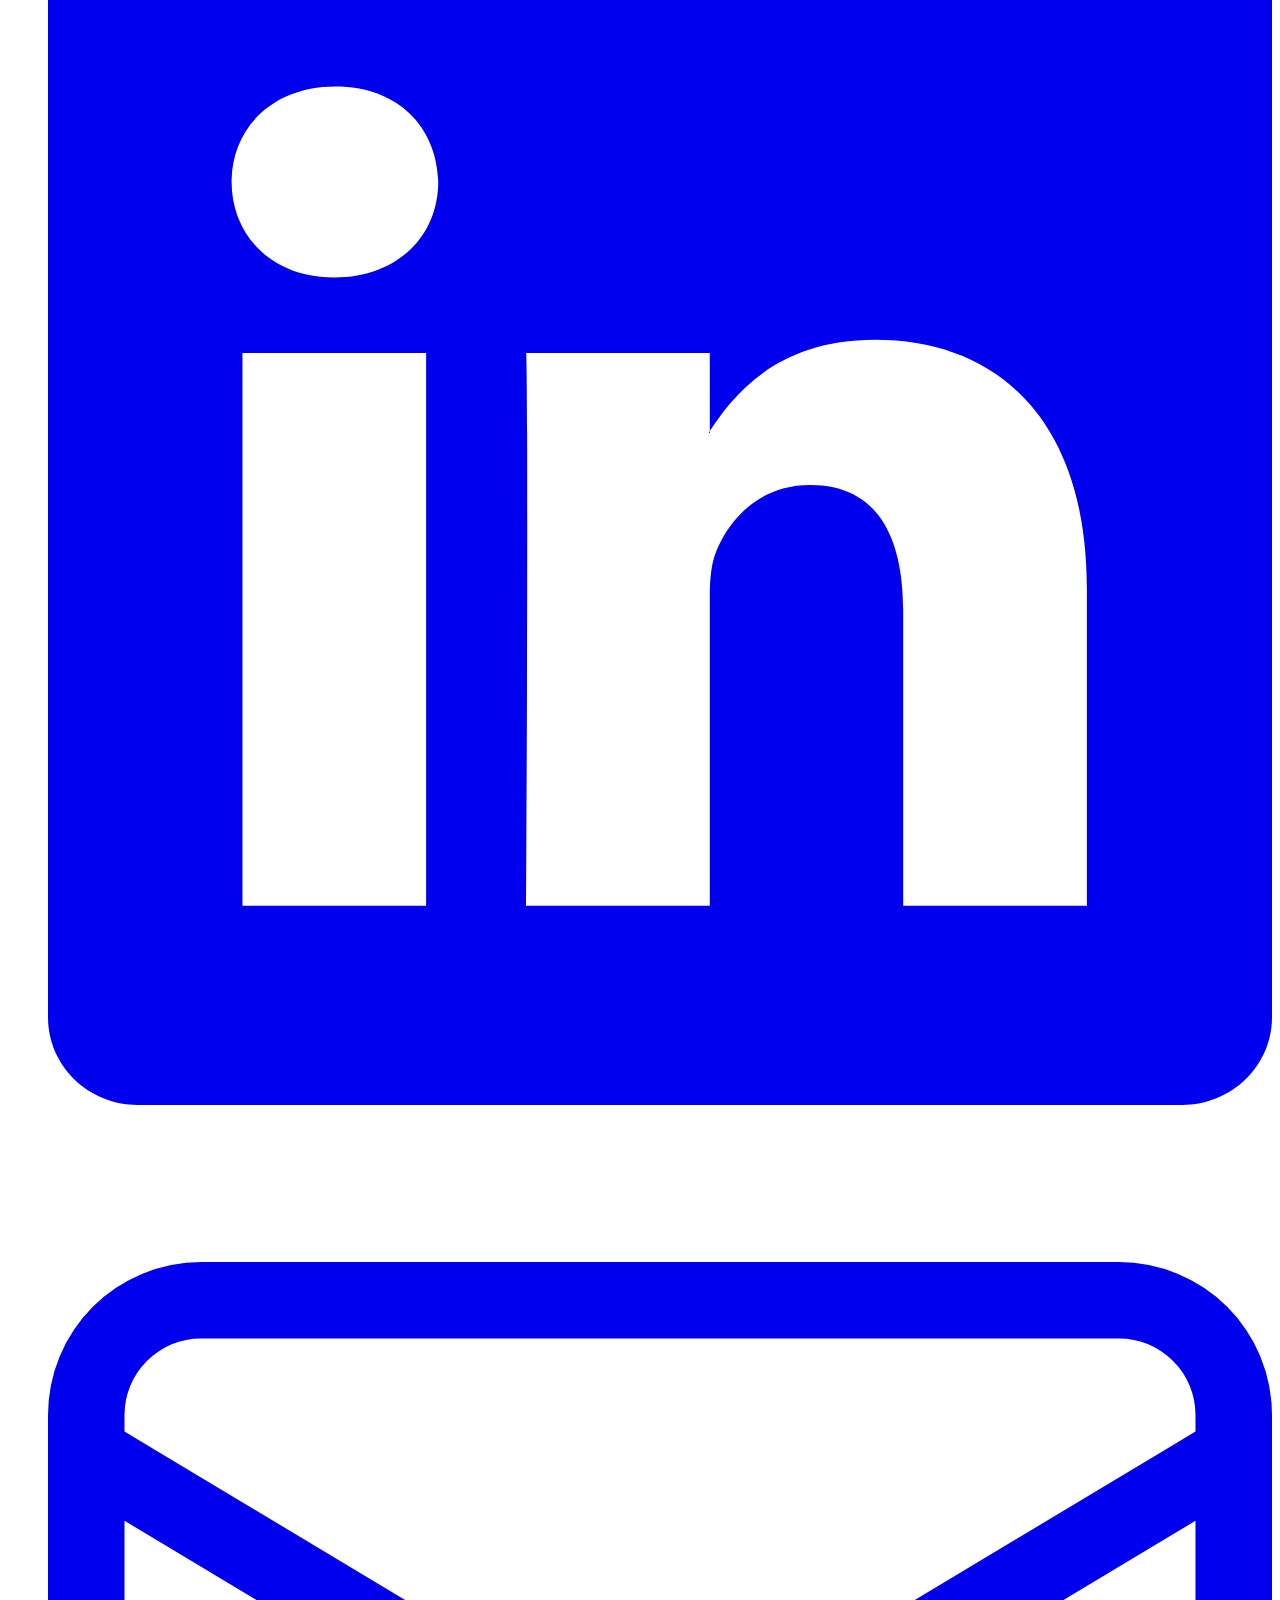
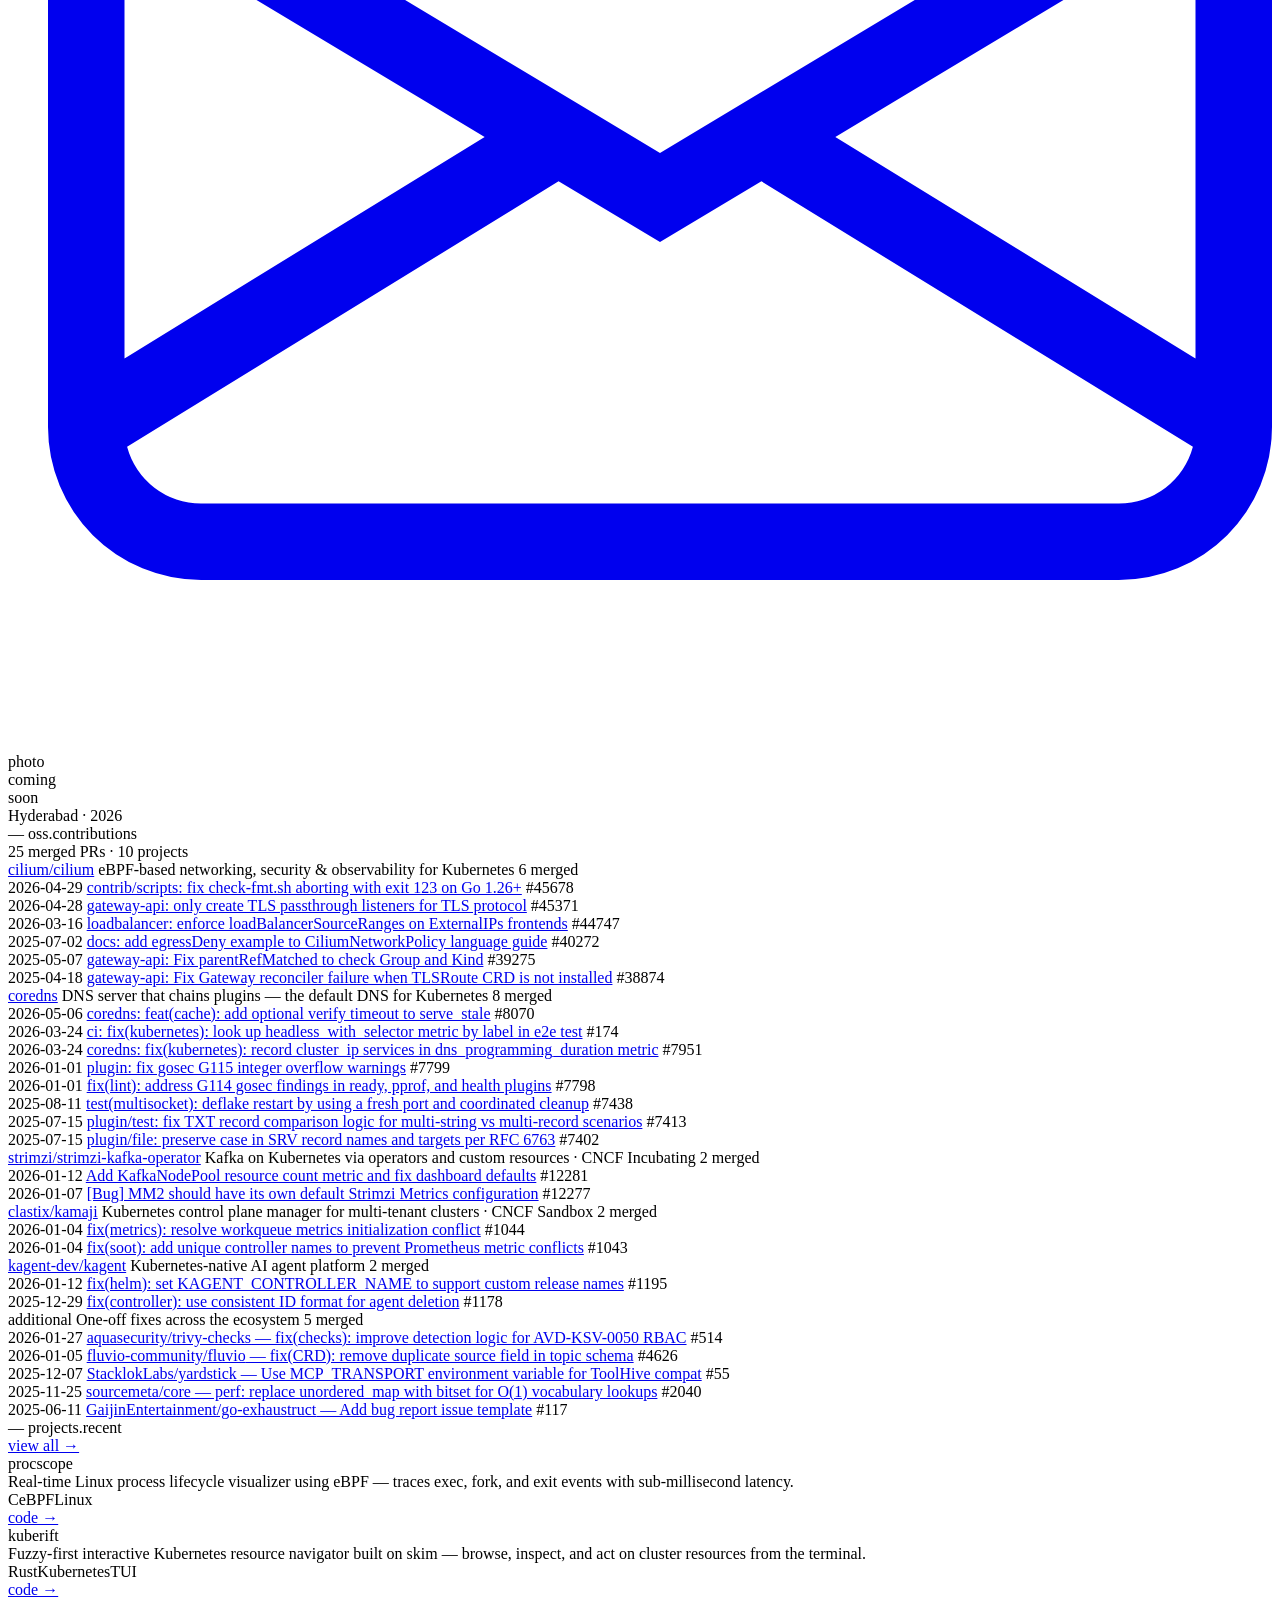
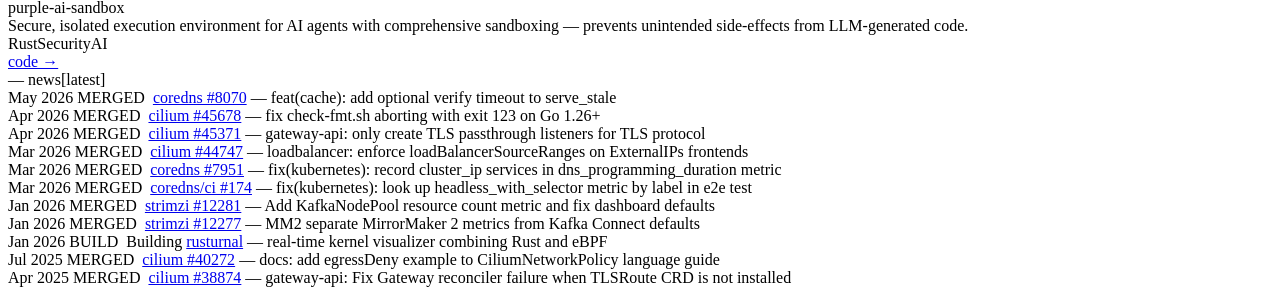
==== commit 29e4455f: "Revamp design: dark-first terminal aesthetic with theme toggle - Rewrite stylesheet around a dark-fi" ====
--- a/index.html
+++ b/index.html
@@ -9,12 +9,23 @@
   <meta property="og:title" content="Azeez Syed — Software Engineer">
   <meta property="og:description" content="Open source systems programmer contributing to Cilium, CoreDNS, and the CNCF ecosystem.">
   <meta property="og:type" content="website">
+  <meta name="theme-color" media="(prefers-color-scheme: dark)" content="#0a0d12">
+  <meta name="theme-color" media="(prefers-color-scheme: light)" content="#f6f4ef">
   <link rel="canonical" href="https://syedazeez337.github.io/portfolio/">
+  <script>
+    (function () {
+      try {
+        var t = localStorage.getItem('theme');
+        if (!t) t = window.matchMedia('(prefers-color-scheme: light)').matches ? 'light' : 'dark';
+        document.documentElement.setAttribute('data-theme', t);
+      } catch (e) { document.documentElement.setAttribute('data-theme', 'dark'); }
+    })();
+  </script>
   <link rel="stylesheet" href="assets/css/styles.css">
-  <link rel="stylesheet" href="https://cdn.jsdelivr.net/npm/bootstrap-icons@1.11.3/font/bootstrap-icons.css">
   <link rel="preconnect" href="https://fonts.googleapis.com">
   <link href="https://fonts.googleapis.com/css2?family=IBM+Plex+Sans:wght@400;500;600;700&family=IBM+Plex+Mono:wght@400;500;600;700&display=swap" rel="stylesheet">
   <script defer src="assets/js/loadComponents.js"></script>
+  <script defer src="assets/js/main.js"></script>
 </head>
 <body data-page="home">
   <div id="header-placeholder"></div>
@@ -24,15 +35,17 @@
 
       <!-- HERO -->
       <section class="t-hero">
-        <div>
-          <div class="t-portrait-placeholder">photo<br>coming<br>soon</div>
-          <div class="t-portrait-cap">Hyderabad · 2026</div>
-        </div>
-        <div>
+        <div class="t-hero-main">
+          <div class="t-prompt" aria-hidden="true">~ $ whoami</div>
           <h1>Azeez Syed</h1>
           <p class="t-thesis" data-typing>
             <span class="t-thesis-text" data-text="Open source systems programmer contributing to Cilium, CoreDNS, and the CNCF ecosystem, building with Go, Rust, and eBPF."></span>
           </p>
+          <div class="t-stats">
+            <div class="t-stat"><span class="t-stat-num">25</span><span class="t-stat-label">merged PRs</span></div>
+            <div class="t-stat"><span class="t-stat-num">10</span><span class="t-stat-label">upstream projects</span></div>
+            <div class="t-stat"><span class="t-stat-num">6</span><span class="t-stat-label">languages</span></div>
+          </div>
           <dl class="t-kv">
             <dt>role</dt>
             <dd>Software Engineer</dd>
@@ -40,11 +53,15 @@
             <dd>Cloud-native infrastructure · Systems programming</dd>
             <dt>links</dt>
             <dd class="t-kv-links">
-              <a href="https://github.com/syedazeez337" target="_blank" rel="noopener" aria-label="GitHub"><i class="bi bi-github"></i></a>
-              <a href="https://www.linkedin.com/in/azeez-alishah/" target="_blank" rel="noopener" aria-label="LinkedIn"><i class="bi bi-linkedin"></i></a>
-              <a href="mailto:azeezalishah@gmail.com" aria-label="Email"><i class="bi bi-envelope"></i></a>
+              <a href="https://github.com/syedazeez337" target="_blank" rel="noopener" aria-label="GitHub"><svg viewBox="0 0 16 16" fill="currentColor" aria-hidden="true"><path d="M8 0C3.58 0 0 3.58 0 8c0 3.54 2.29 6.53 5.47 7.59.4.07.55-.17.55-.38 0-.19-.01-.82-.01-1.49-2.01.37-2.53-.49-2.69-.94-.09-.23-.48-.94-.82-1.13-.28-.15-.68-.52-.01-.53.63-.01 1.08.58 1.23.82.72 1.21 1.87.87 2.33.66.07-.52.28-.87.51-1.07-1.78-.2-3.64-.89-3.64-3.95 0-.87.31-1.59.82-2.15-.08-.2-.36-1.02.08-2.12 0 0 .67-.21 2.2.82.64-.18 1.32-.27 2-.27s1.36.09 2 .27c1.53-1.04 2.2-.82 2.2-.82.44 1.1.16 1.92.08 2.12.51.56.82 1.27.82 2.15 0 3.07-1.87 3.75-3.65 3.95.29.25.54.73.54 1.48 0 1.07-.01 1.93-.01 2.2 0 .21.15.46.55.38A8.01 8.01 0 0 0 16 8c0-4.42-3.58-8-8-8z"/></svg></a>
+              <a href="https://www.linkedin.com/in/azeez-alishah/" target="_blank" rel="noopener" aria-label="LinkedIn"><svg viewBox="0 0 16 16" fill="currentColor" aria-hidden="true"><path d="M0 1.146C0 .513.526 0 1.175 0h13.65C15.474 0 16 .513 16 1.146v13.708c0 .633-.526 1.146-1.175 1.146H1.175C.526 16 0 15.487 0 14.854V1.146zm4.943 12.248V6.169H2.542v7.225h2.401zm-1.2-8.212c.837 0 1.358-.554 1.358-1.248-.015-.709-.52-1.248-1.342-1.248-.822 0-1.359.54-1.359 1.248 0 .694.521 1.248 1.327 1.248h.016zm4.908 8.212V9.359c0-.216.016-.432.08-.586.173-.431.568-.878 1.232-.878.869 0 1.216.662 1.216 1.634v3.865h2.401V9.25c0-2.22-1.184-3.252-2.764-3.252-1.274 0-1.845.7-2.165 1.193v.025h-.016l.016-.025V6.169h-2.4c.03.678 0 7.225 0 7.225h2.4z"/></svg></a>
+              <a href="mailto:azeezalishah@gmail.com" aria-label="Email"><svg viewBox="0 0 16 16" fill="currentColor" aria-hidden="true"><path d="M0 4a2 2 0 0 1 2-2h12a2 2 0 0 1 2 2v8a2 2 0 0 1-2 2H2a2 2 0 0 1-2-2V4zm2-1a1 1 0 0 0-1 1v.217l7 4.2 7-4.2V4a1 1 0 0 0-1-1H2zm13 2.383-4.708 2.825L15 11.105V5.383zm-.034 6.876-5.64-3.471L8 9.583l-1.326-.795-5.64 3.47A1 1 0 0 0 2 13h12a1 1 0 0 0 .966-.741zM1 11.105l4.708-2.897L1 5.383v5.722z"/></svg></a>
             </dd>
           </dl>
+        </div>
+        <div class="t-hero-side">
+          <div class="t-portrait-placeholder">photo<br>coming<br>soon</div>
+          <div class="t-portrait-cap">Hyderabad · 2026</div>
         </div>
       </section>
 
@@ -331,19 +348,5 @@
     </div><!-- /.t-frame -->
   </div><!-- /.t-page -->
   <div id="footer-placeholder"></div>
-  <script>
-    (function () {
-      const el = document.querySelector('.t-thesis-text[data-text]');
-      if (!el) return;
-      const text = el.dataset.text;
-      let i = 0;
-      const delay = 400; // wait before starting
-      const speed = 28;  // ms per character
-      setTimeout(function type() {
-        el.textContent = text.slice(0, ++i);
-        if (i < text.length) setTimeout(type, speed);
-      }, delay);
-    })();
-  </script>
 </body>
 </html>
--- a/assets/css/styles.css
+++ b/assets/css/styles.css
@@ -1,76 +1,176 @@
+/* ═══════════════════════════════════════════════════════
+   syedazeez337 · portfolio
+   dark-first terminal aesthetic · zero frameworks
+   ═══════════════════════════════════════════════════════ */
+
 /* ── tokens ── */
 :root {
-  --color-bg:          #f5f3ee;
-  --color-surface:     #ffffff;
-  --color-border:      #d8d3c8;
-  --color-text:        #1a1a1a;
-  --color-muted:       #6b6560;
-  --color-accent:      #c0392b;
-  --color-tag-journal: #2980b9;
-  --color-tag-conf:    #27ae60;
-  --color-tag-work:    #8e44ad;
-  --color-tag-event:   #d35400;
+  color-scheme: dark;
+
+  --bg:            #0a0d12;
+  --surface:       #10151d;
+  --surface-2:     #141a24;
+  --border:        #1e2630;
+  --border-strong: #2c3848;
+  --text:          #e8edf4;
+  --muted:         #8b95a7;
+  --faint:         #5c6678;
+
+  --accent:        #3ddc97;
+  --accent-dim:    rgba(61, 220, 151, 0.12);
+  --amber:         #ffb454;
+  --merged:        #a78bfa;
+
+  --glow:          rgba(61, 220, 151, 0.07);
+  --grid-dot:      rgba(139, 149, 167, 0.09);
+  --shadow-card:   0 12px 32px rgba(0, 0, 0, 0.45);
 
   --font-sans: 'IBM Plex Sans', system-ui, sans-serif;
-  --font-mono: 'IBM Plex Mono', 'Courier New', monospace;
-
-  --frame-width: 780px;
+  --font-mono: 'IBM Plex Mono', ui-monospace, 'Courier New', monospace;
+
+  --frame-width: 840px;
   --frame-pad:   2rem;
-  --radius:      2px;
-}
-
-@media (prefers-color-scheme: dark) {
-  :root {
-    --color-bg:      #1a1916;
-    --color-surface: #242220;
-    --color-border:  #3a3730;
-    --color-text:    #e8e4dc;
-    --color-muted:   #9a948c;
+  --radius-sm:   6px;
+  --radius:      10px;
+}
+
+[data-theme="light"] {
+  color-scheme: light;
+
+  --bg:            #f6f4ef;
+  --surface:       #fffdf9;
+  --surface-2:     #faf7f0;
+  --border:        #e2ddd1;
+  --border-strong: #cdc5b4;
+  --text:          #1d212b;
+  --muted:         #6c7382;
+  --faint:         #9aa0ad;
+
+  --accent:        #0e9f6e;
+  --accent-dim:    rgba(14, 159, 110, 0.10);
+  --amber:         #b45309;
+  --merged:        #7c3aed;
+
+  --glow:          rgba(14, 159, 110, 0.07);
+  --grid-dot:      rgba(108, 115, 130, 0.14);
+  --shadow-card:   0 10px 28px rgba(29, 33, 43, 0.10);
+}
+
+/* no-JS fallback: honour the OS preference */
+@media (prefers-color-scheme: light) {
+  :root:not([data-theme]) {
+    color-scheme: light;
+
+    --bg:            #f6f4ef;
+    --surface:       #fffdf9;
+    --surface-2:     #faf7f0;
+    --border:        #e2ddd1;
+    --border-strong: #cdc5b4;
+    --text:          #1d212b;
+    --muted:         #6c7382;
+    --faint:         #9aa0ad;
+
+    --accent:        #0e9f6e;
+    --accent-dim:    rgba(14, 159, 110, 0.10);
+    --amber:         #b45309;
+    --merged:        #7c3aed;
+
+    --glow:          rgba(14, 159, 110, 0.07);
+    --grid-dot:      rgba(108, 115, 130, 0.14);
+    --shadow-card:   0 10px 28px rgba(29, 33, 43, 0.10);
   }
 }
 
-/* ── reset ── */
+/* ── reset & base ── */
 *, *::before, *::after { box-sizing: border-box; margin: 0; padding: 0; }
 
 html { scroll-behavior: smooth; }
 
 body {
   font-family: var(--font-sans);
-  font-size: 0.9rem;
-  background: var(--color-bg);
-  color: var(--color-text);
-  line-height: 1.6;
-}
-
-a { color: var(--color-accent); }
-a:hover { opacity: 0.8; }
+  font-size: 0.92rem;
+  background: var(--bg);
+  color: var(--text);
+  line-height: 1.65;
+  transition: background-color 0.3s ease, color 0.3s ease;
+  -webkit-font-smoothing: antialiased;
+}
+
+/* ambient backdrop: top glow + faint dot grid, fading downward */
+body::before {
+  content: '';
+  position: fixed;
+  inset: 0;
+  z-index: -1;
+  pointer-events: none;
+  background-image:
+    radial-gradient(ellipse 70% 45% at 50% -5%, var(--glow), transparent 70%),
+    radial-gradient(var(--grid-dot) 1px, transparent 1px);
+  background-size: auto, 26px 26px;
+  -webkit-mask-image: linear-gradient(to bottom, #000, #000 50%, transparent 96%);
+  mask-image: linear-gradient(to bottom, #000, #000 50%, transparent 96%);
+}
+
+a { color: var(--accent); }
+
+::selection { background: var(--accent); color: var(--bg); }
+
+a:focus-visible,
+button:focus-visible {
+  outline: 2px solid var(--accent);
+  outline-offset: 2px;
+  border-radius: 3px;
+}
+
+::-webkit-scrollbar { width: 12px; }
+::-webkit-scrollbar-track { background: transparent; }
+::-webkit-scrollbar-thumb {
+  background: var(--border-strong);
+  border-radius: 6px;
+  border: 3px solid var(--bg);
+}
 
 /* ── topbar ── */
 .t-topbar {
-  background: var(--color-text);
-  color: var(--color-bg);
+  display: flex;
+  align-items: center;
+  justify-content: center;
+  gap: 0.6rem;
+  padding: 0.5rem var(--frame-pad);
   font-family: var(--font-mono);
   font-size: 0.72rem;
   letter-spacing: 0.04em;
-  display: flex;
-  align-items: center;
-  gap: 0.6rem;
-  padding: 0.45rem var(--frame-pad);
-  justify-content: center;
-}
-
-.t-topbar-dot { color: var(--color-accent); }
+  color: var(--muted);
+  background: color-mix(in srgb, var(--surface) 72%, transparent);
+  border-bottom: 1px solid var(--border);
+}
+
+.t-status-dot {
+  flex-shrink: 0;
+  width: 7px;
+  height: 7px;
+  border-radius: 50%;
+  background: var(--accent);
+  animation: pulse 2.4s ease-out infinite;
+}
+
+@keyframes pulse {
+  0%   { box-shadow: 0 0 0 0 var(--accent-dim), 0 0 0 0 var(--accent); }
+  70%  { box-shadow: 0 0 0 8px transparent, 0 0 6px 1px transparent; }
+  100% { box-shadow: 0 0 0 0 transparent, 0 0 0 0 transparent; }
+}
 
 .t-topbar-cta {
-  color: var(--color-accent);
+  margin-left: 0.75rem;
+  color: var(--accent);
+  font-weight: 600;
   text-decoration: none;
-  font-weight: 600;
-  margin-left: auto;
-}
-.t-topbar-cta:hover { opacity: 0.75; }
+  white-space: nowrap;
+}
+.t-topbar-cta:hover { text-decoration: underline; text-underline-offset: 3px; }
 
 /* ── page & frame ── */
-.t-page { background: var(--color-bg); min-height: 100vh; }
+.t-page { min-height: 100vh; }
 
 .t-frame {
   max-width: var(--frame-width);
@@ -80,108 +180,197 @@
 
 /* ── nav ── */
 .t-nav {
+  position: sticky;
+  top: 0;
+  z-index: 40;
   display: flex;
   align-items: center;
   justify-content: space-between;
-  padding: 1.25rem 0 1rem;
-  border-bottom: 1px solid var(--color-border);
-  margin-bottom: 2rem;
+  gap: 1rem;
+  padding: 0.95rem 0;
+  margin-bottom: 2.25rem;
+  border-bottom: 1px solid var(--border);
   font-family: var(--font-mono);
   font-size: 0.78rem;
-  letter-spacing: 0.06em;
-}
-
-.t-nav-brand { color: var(--color-muted); }
-
-.t-nav-links { display: flex; gap: 1.5rem; }
+  letter-spacing: 0.04em;
+  background: color-mix(in srgb, var(--bg) 82%, transparent);
+  -webkit-backdrop-filter: blur(12px);
+  backdrop-filter: blur(12px);
+}
+
+.t-nav-brand { color: var(--faint); white-space: nowrap; overflow: hidden; text-overflow: ellipsis; }
+.t-nav-brand [data-page-label] { color: var(--muted); }
+.t-nav-prompt { color: var(--accent); }
+
+.t-nav-right { display: flex; align-items: center; gap: 1.25rem; flex-shrink: 0; }
+
+.t-nav-links { display: flex; gap: 1.4rem; }
 
 .t-nav-link {
-  color: var(--color-muted);
+  color: var(--muted);
   text-decoration: none;
   font-weight: 600;
-  letter-spacing: 0.08em;
-}
-.t-nav-link.active,
-.t-nav-link:hover { color: var(--color-text); }
-.t-nav-link.active::before { content: '• '; color: var(--color-accent); }
+  letter-spacing: 0.06em;
+  transition: color 0.2s ease;
+}
+.t-nav-link:hover { color: var(--text); }
+.t-nav-link.active {
+  color: var(--accent);
+  text-decoration: underline;
+  text-underline-offset: 6px;
+  text-decoration-thickness: 1px;
+}
+
+.t-theme-toggle {
+  display: inline-flex;
+  align-items: center;
+  justify-content: center;
+  width: 30px;
+  height: 30px;
+  border: 1px solid var(--border);
+  border-radius: var(--radius-sm);
+  background: transparent;
+  color: var(--muted);
+  cursor: pointer;
+  transition: color 0.2s ease, border-color 0.2s ease, background-color 0.2s ease;
+}
+.t-theme-toggle:hover {
+  color: var(--accent);
+  border-color: var(--border-strong);
+  background: var(--surface);
+}
+.t-icon-moon { display: none; }
+[data-theme="light"] .t-icon-moon { display: block; }
+[data-theme="light"] .t-icon-sun { display: none; }
 
 /* ── hero ── */
 .t-hero {
   display: flex;
-  gap: 2.5rem;
+  gap: 3rem;
   align-items: flex-start;
-  padding: 1rem 0 0.5rem;
+  justify-content: space-between;
+  padding: 1.25rem 0 0.5rem;
+}
+
+.t-hero-main { flex: 1; min-width: 0; }
+.t-hero-side { flex-shrink: 0; }
+
+.t-prompt {
+  font-family: var(--font-mono);
+  font-size: 0.75rem;
+  font-weight: 600;
+  letter-spacing: 0.06em;
+  color: var(--accent);
+  margin-bottom: 0.6rem;
+}
+
+.t-hero h1 {
+  font-size: clamp(2.1rem, 6vw, 2.9rem);
+  font-weight: 700;
+  line-height: 1.05;
+  letter-spacing: -0.02em;
+  margin-bottom: 0.9rem;
+  background: linear-gradient(120deg, var(--text) 55%, var(--accent) 110%);
+  -webkit-background-clip: text;
+  background-clip: text;
+  -webkit-text-fill-color: transparent;
+  color: var(--text); /* fallback */
 }
 
 .t-portrait {
-  width: 150px;
-  height: 150px;
+  width: 160px;
+  height: 160px;
   object-fit: cover;
   border-radius: var(--radius);
-  border: 1px solid var(--color-border);
-  flex-shrink: 0;
-  background: var(--color-surface);
+  border: 1px solid var(--border-strong);
+  background: var(--surface);
 }
 
 .t-portrait-placeholder {
-  width: 150px;
-  height: 150px;
-  flex-shrink: 0;
-  border-radius: var(--radius);
-  border: 1px dashed var(--color-border);
-  background: var(--color-surface);
+  width: 160px;
+  height: 160px;
   display: flex;
   align-items: center;
   justify-content: center;
+  border-radius: var(--radius);
+  border: 1px dashed var(--border-strong);
+  background: linear-gradient(135deg, var(--surface), var(--surface-2));
   font-family: var(--font-mono);
   font-size: 0.65rem;
-  color: var(--color-muted);
+  color: var(--faint);
   text-align: center;
-  line-height: 1.4;
+  line-height: 1.5;
 }
 
 .t-portrait-cap {
   font-family: var(--font-mono);
   font-size: 0.68rem;
-  color: var(--color-muted);
-  margin-top: 0.4rem;
+  color: var(--faint);
+  margin-top: 0.5rem;
   text-align: center;
-}
-
-.t-hero h1 {
-  font-size: 2rem;
-  font-weight: 700;
-  line-height: 1.1;
-  margin-bottom: 0.6rem;
-  letter-spacing: -0.01em;
 }
 
 /* ── thesis / tagline ── */
 .t-thesis {
-  font-size: 0.88rem;
-  color: var(--color-muted);
-  margin-bottom: 1.25rem;
-  line-height: 1.5;
+  max-width: 58ch;
+  font-size: 0.92rem;
+  color: var(--muted);
+  line-height: 1.65;
+  margin-bottom: 1.4rem;
+  min-height: calc(2 * 1.65em);
 }
 
 .t-thesis[data-typing] .t-thesis-text::after {
-  content: '|';
-  animation: blink 1s step-end infinite;
-  color: var(--color-accent);
-  margin-left: 1px;
+  content: '▋';
+  margin-left: 2px;
+  color: var(--accent);
+  animation: blink 1.1s step-end infinite;
 }
 
 @keyframes blink {
   0%, 100% { opacity: 1; }
-  50%       { opacity: 0; }
+  50%      { opacity: 0; }
+}
+
+/* ── hero stats ── */
+.t-stats {
+  display: flex;
+  flex-wrap: wrap;
+  gap: 0.75rem;
+  margin-bottom: 1.5rem;
+}
+
+.t-stat {
+  display: flex;
+  align-items: baseline;
+  gap: 0.45rem;
+  padding: 0.4rem 0.8rem;
+  border: 1px solid var(--border);
+  border-radius: var(--radius-sm);
+  background: color-mix(in srgb, var(--surface) 60%, transparent);
+  transition: border-color 0.2s ease, transform 0.2s ease;
+}
+.t-stat:hover { border-color: var(--border-strong); transform: translateY(-1px); }
+
+.t-stat-num {
+  font-family: var(--font-mono);
+  font-size: 1rem;
+  font-weight: 700;
+  color: var(--accent);
+}
+
+.t-stat-label {
+  font-size: 0.72rem;
+  color: var(--muted);
+  letter-spacing: 0.02em;
 }
 
 /* ── key-value ── */
 .t-kv {
   display: grid;
   grid-template-columns: auto 1fr;
-  gap: 0.25rem 1rem;
-  font-size: 0.82rem;
+  gap: 0.3rem 1.1rem;
+  font-size: 0.84rem;
   align-items: baseline;
 }
 
@@ -189,101 +378,270 @@
   font-family: var(--font-mono);
   font-size: 0.68rem;
   font-weight: 600;
-  letter-spacing: 0.06em;
+  letter-spacing: 0.07em;
   text-transform: uppercase;
-  color: var(--color-muted);
+  color: var(--faint);
   white-space: nowrap;
 }
 
-.t-kv dd { color: var(--color-text); }
+.t-kv dd { color: var(--text); }
 
 .t-kv-links {
   display: flex;
-  gap: 0.75rem;
+  gap: 0.9rem;
   align-items: center;
-  font-size: 1.05rem;
 }
 
 .t-kv-links a {
-  color: var(--color-muted);
+  display: inline-flex;
+  color: var(--muted);
   text-decoration: none;
-}
-.t-kv-links a:hover { color: var(--color-text); }
+  transition: color 0.2s ease, transform 0.2s ease;
+}
+.t-kv-links a:hover { color: var(--accent); transform: translateY(-2px); }
+
+.t-kv-links svg { width: 17px; height: 17px; display: block; }
 
 /* ── divider ── */
 .t-divider {
   display: flex;
   justify-content: space-between;
-  align-items: center;
-  border-bottom: 1px dashed var(--color-border);
-  padding: 0.5rem 0 0.25rem;
-  margin: 2rem 0 1rem;
-  font-family: var(--font-mono);
-  font-size: 0.72rem;
-  color: var(--color-accent);
+  align-items: baseline;
+  gap: 1rem;
+  margin: 2.75rem 0 1.25rem;
+  padding-bottom: 0.5rem;
+  border-bottom: 1px solid var(--border);
+  font-family: var(--font-mono);
+  font-size: 0.74rem;
+  letter-spacing: 0.05em;
   text-transform: uppercase;
-  letter-spacing: 0.06em;
-}
-
-.t-divider-right { color: var(--color-muted); }
-.t-divider-right a { color: var(--color-muted); text-decoration: none; }
-.t-divider-right a:hover { color: var(--color-text); }
+}
+
+.t-divider-label { color: var(--faint); }
+.t-divider-label span { color: var(--accent); font-weight: 600; }
+
+.t-divider-right { color: var(--muted); text-transform: none; }
+.t-divider-right a {
+  color: var(--muted);
+  text-decoration: none;
+  transition: color 0.2s ease;
+}
+.t-divider-right a:hover { color: var(--accent); }
+
+/* ── contribution blocks ── */
+.t-contrib-repo-block {
+  margin-bottom: 1.25rem;
+  border: 1px solid var(--border);
+  border-radius: var(--radius);
+  background: var(--surface);
+  overflow: hidden;
+  transition: border-color 0.25s ease;
+}
+.t-contrib-repo-block:hover { border-color: var(--border-strong); }
+
+.t-contrib-repo-header {
+  display: flex;
+  align-items: baseline;
+  gap: 0.75rem;
+  flex-wrap: wrap;
+  padding: 0.7rem 1rem;
+  background: var(--surface-2);
+  border-bottom: 1px solid var(--border);
+}
+
+.t-contrib-repo-header a {
+  font-family: var(--font-mono);
+  font-size: 0.84rem;
+  font-weight: 700;
+  color: var(--text);
+  text-decoration: none;
+  transition: color 0.2s ease;
+}
+.t-contrib-repo-header a:hover { color: var(--accent); }
+
+.t-contrib-repo-label {
+  font-family: var(--font-mono);
+  font-size: 0.84rem;
+  font-weight: 700;
+  color: var(--text);
+  text-transform: uppercase;
+  letter-spacing: 0.04em;
+}
+
+.t-contrib-repo-desc {
+  flex: 1;
+  font-size: 0.78rem;
+  color: var(--muted);
+}
+
+.t-contrib-count {
+  margin-left: auto;
+  white-space: nowrap;
+  font-family: var(--font-mono);
+  font-size: 0.66rem;
+  font-weight: 700;
+  letter-spacing: 0.05em;
+  color: var(--accent);
+  background: var(--accent-dim);
+  border: 1px solid color-mix(in srgb, var(--accent) 30%, transparent);
+  border-radius: 999px;
+  padding: 0.12em 0.65em;
+}
+
+.t-pr-list { display: flex; flex-direction: column; }
+
+.t-pr-row {
+  display: flex;
+  align-items: baseline;
+  gap: 0.6rem;
+  padding: 0.45rem 1rem;
+  border-bottom: 1px solid var(--border);
+  font-size: 0.8rem;
+  transition: background-color 0.15s ease, box-shadow 0.15s ease;
+}
+.t-pr-row:last-child { border-bottom: none; }
+.t-pr-row:hover {
+  background: color-mix(in srgb, var(--accent) 4%, transparent);
+  box-shadow: inset 2px 0 0 var(--accent);
+}
+
+.t-pr-date {
+  font-family: var(--font-mono);
+  font-size: 0.65rem;
+  color: var(--faint);
+  white-space: nowrap;
+  min-width: 5rem;
+}
+
+.t-pr-title {
+  flex: 1;
+  color: var(--text);
+  text-decoration: none;
+  line-height: 1.45;
+  transition: color 0.15s ease;
+}
+.t-pr-title:hover { color: var(--accent); }
+
+.t-pr-num {
+  font-family: var(--font-mono);
+  font-size: 0.65rem;
+  color: var(--faint);
+  white-space: nowrap;
+}
+
+.t-pr-repo {
+  font-family: var(--font-mono);
+  font-size: 0.7rem;
+  font-weight: 600;
+  color: var(--muted);
+}
 
 /* ── project cards ── */
 .t-projects-grid {
   display: grid;
-  grid-template-columns: repeat(auto-fill, minmax(320px, 1fr));
+  grid-template-columns: repeat(auto-fill, minmax(240px, 1fr));
   gap: 1rem;
 }
 
 .t-project-card {
-  background: var(--color-surface);
-  border: 1px solid var(--color-border);
+  position: relative;
+  display: flex;
+  flex-direction: column;
+  gap: 0.45rem;
+  padding: 1.15rem 1.2rem 1.05rem;
+  background: var(--surface);
+  border: 1px solid var(--border);
   border-radius: var(--radius);
-  padding: 1rem 1.1rem;
-  display: flex;
-  flex-direction: column;
-  gap: 0.4rem;
-}
+  overflow: hidden;
+  transition: transform 0.25s ease, border-color 0.25s ease, box-shadow 0.25s ease;
+}
+
+.t-project-card::before {
+  content: '';
+  position: absolute;
+  top: 0;
+  left: 0;
+  right: 0;
+  height: 2px;
+  background: linear-gradient(90deg, var(--accent), transparent 65%);
+  opacity: 0;
+  transition: opacity 0.25s ease;
+}
+
+.t-project-card:hover {
+  transform: translateY(-3px);
+  border-color: var(--border-strong);
+  box-shadow: var(--shadow-card);
+}
+.t-project-card:hover::before { opacity: 1; }
 
 .t-project-title {
   font-family: var(--font-mono);
-  font-size: 0.85rem;
-  font-weight: 600;
-  color: var(--color-text);
-}
+  font-size: 0.88rem;
+  font-weight: 700;
+  color: var(--text);
+}
+.t-project-title::before { content: '▸ '; color: var(--accent); font-weight: 400; }
 
 .t-project-desc {
-  font-size: 0.82rem;
-  color: var(--color-muted);
   flex: 1;
-  line-height: 1.5;
+  font-size: 0.81rem;
+  color: var(--muted);
+  line-height: 1.55;
 }
 
 .t-project-stack {
   display: flex;
   flex-wrap: wrap;
-  gap: 0.3rem;
-  margin-top: 0.2rem;
+  gap: 0.35rem;
+  margin-top: 0.25rem;
 }
 
 .t-project-stack span {
-  font-family: var(--font-mono);
-  font-size: 0.65rem;
+  display: inline-flex;
+  align-items: center;
+  gap: 0.4em;
+  font-family: var(--font-mono);
+  font-size: 0.64rem;
   font-weight: 600;
   letter-spacing: 0.05em;
-  background: var(--color-bg);
-  border: 1px solid var(--color-border);
-  border-radius: var(--radius);
-  padding: 0.1em 0.45em;
-  color: var(--color-muted);
   text-transform: uppercase;
-}
+  color: var(--muted);
+  background: var(--surface-2);
+  border: 1px solid var(--border);
+  border-radius: 999px;
+  padding: 0.16em 0.6em;
+}
+
+.t-project-stack span::before {
+  content: '';
+  width: 6px;
+  height: 6px;
+  border-radius: 50%;
+  background: var(--faint);
+}
+
+/* language dots (data-lang set by main.js from tag text) */
+.t-project-stack span[data-lang="go"]::before         { background: #00add8; }
+.t-project-stack span[data-lang="rust"]::before       { background: #f74c00; }
+.t-project-stack span[data-lang="c"]::before          { background: #a8b9cc; }
+.t-project-stack span[data-lang="c++"]::before        { background: #f34b7d; }
+.t-project-stack span[data-lang="ocaml"]::before      { background: #ec670f; }
+.t-project-stack span[data-lang="python"]::before     { background: #3572a5; }
+.t-project-stack span[data-lang="shell"]::before      { background: #89e051; }
+.t-project-stack span[data-lang="ebpf"]::before       { background: var(--amber); }
+.t-project-stack span[data-lang="kubernetes"]::before { background: #326ce5; }
+.t-project-stack span[data-lang="cilium"]::before     { background: #f8c517; }
+.t-project-stack span[data-lang="linux"]::before      { background: #fcc624; }
+.t-project-stack span[data-lang="security"]::before   { background: #e06c75; }
+.t-project-stack span[data-lang="ai"]::before,
+.t-project-stack span[data-lang="ai agents"]::before,
+.t-project-stack span[data-lang="llm"]::before        { background: var(--merged); }
 
 .t-project-links {
   display: flex;
   gap: 0.75rem;
-  margin-top: 0.4rem;
+  margin-top: 0.45rem;
   font-family: var(--font-mono);
   font-size: 0.72rem;
   font-weight: 600;
@@ -291,218 +649,203 @@
 }
 
 .t-project-links a {
-  color: var(--color-accent);
+  color: var(--accent);
   text-decoration: none;
 }
-.t-project-links a:hover { opacity: 0.75; }
+.t-project-links a:hover { text-decoration: underline; text-underline-offset: 3px; }
 
 /* ── news rows ── */
-.t-news-list { display: flex; flex-direction: column; gap: 0.6rem; }
+.t-news-list { display: flex; flex-direction: column; }
 
 .t-news-row {
   display: flex;
   align-items: baseline;
-  gap: 0.75rem;
-  font-size: 0.82rem;
-  line-height: 1.5;
-}
+  gap: 1rem;
+  padding: 0.5rem 0.25rem;
+  border-bottom: 1px dashed var(--border);
+  font-size: 0.84rem;
+  line-height: 1.55;
+}
+.t-news-row:last-child { border-bottom: none; }
+.t-news-row:hover { background: color-mix(in srgb, var(--accent) 3%, transparent); }
 
 .t-news-date {
   font-family: var(--font-mono);
   font-size: 0.68rem;
-  color: var(--color-accent);
+  color: var(--faint);
   white-space: nowrap;
   min-width: 4.5rem;
 }
 
-.t-news-text { color: var(--color-text); }
-.t-news-text a { color: var(--color-accent); text-decoration: none; }
-.t-news-text a:hover { opacity: 0.75; }
+.t-news-text { color: var(--text); }
+.t-news-text a { color: var(--accent); text-decoration: none; }
+.t-news-text a:hover { text-decoration: underline; text-underline-offset: 3px; }
 
 /* ── tags ── */
 .t-tag {
   font-family: var(--font-mono);
-  font-size: 0.65rem;
+  font-size: 0.62rem;
+  font-weight: 700;
+  letter-spacing: 0.08em;
+  padding: 0.16em 0.5em;
+  border-radius: 4px;
+  text-transform: uppercase;
+}
+
+[data-kind="oss"] {
+  color: var(--merged);
+  background: color-mix(in srgb, var(--merged) 12%, transparent);
+  border: 1px solid color-mix(in srgb, var(--merged) 35%, transparent);
+}
+
+[data-kind="work"] {
+  color: var(--amber);
+  background: color-mix(in srgb, var(--amber) 12%, transparent);
+  border: 1px solid color-mix(in srgb, var(--amber) 35%, transparent);
+}
+
+[data-kind="conf"],
+[data-kind="event"] {
+  color: var(--accent);
+  background: var(--accent-dim);
+  border: 1px solid color-mix(in srgb, var(--accent) 35%, transparent);
+}
+
+/* ── caret / misc lists ── */
+.t-caret { color: var(--accent); margin-right: 0.25rem; }
+
+.t-misc-section { margin-bottom: 1.5rem; }
+
+.t-list {
+  list-style: none;
+  display: flex;
+  flex-direction: column;
+  gap: 0.45rem;
+  padding: 0;
+}
+
+.t-list li {
+  display: flex;
+  align-items: baseline;
+  gap: 0.4rem;
+  font-size: 0.84rem;
+  color: var(--text);
+  padding: 0.15rem 0.25rem;
+  border-radius: var(--radius-sm);
+  transition: background-color 0.15s ease;
+}
+.t-list li:hover { background: color-mix(in srgb, var(--accent) 4%, transparent); }
+
+/* ── footer ── */
+.t-footer {
+  max-width: var(--frame-width);
+  margin: 0 auto;
+  padding: 1.75rem var(--frame-pad) 2.5rem;
+  border-top: 1px solid var(--border);
+  display: flex;
+  justify-content: space-between;
+  align-items: center;
+  gap: 1rem;
+  flex-wrap: wrap;
+  font-family: var(--font-mono);
+  font-size: 0.72rem;
+  letter-spacing: 0.05em;
+  color: var(--faint);
+}
+
+.t-footer-links { display: flex; gap: 1.25rem; }
+.t-footer-links a {
+  color: var(--muted);
+  text-decoration: none;
+  transition: color 0.2s ease;
+}
+.t-footer-links a::before { content: '› '; color: var(--accent); }
+.t-footer-links a:hover { color: var(--accent); }
+
+.t-footer-built { color: var(--faint); }
+.t-footer-built a { color: var(--muted); text-decoration: none; }
+.t-footer-built a:hover { color: var(--accent); }
+
+/* ── 404 ── */
+.t-404 {
+  padding: 5rem 0;
+  font-family: var(--font-mono);
+}
+
+.t-404-code {
+  font-size: 5rem;
+  font-weight: 700;
+  line-height: 1;
+  color: var(--accent);
+  text-shadow: 0 0 40px var(--accent-dim);
+}
+
+.t-404-msg {
+  font-size: 0.95rem;
+  color: var(--muted);
+  margin: 1rem 0 1.75rem;
+  line-height: 1.7;
+}
+
+.t-404 a {
+  color: var(--accent);
+  text-decoration: none;
   font-weight: 600;
-  letter-spacing: 0.08em;
-  padding: 0.1em 0.4em;
-  border-radius: var(--radius);
-  text-transform: uppercase;
-}
-
-[data-kind="work"]  { color: var(--color-tag-work); border: 1px solid var(--color-tag-work); }
-[data-kind="event"] { color: var(--color-tag-event); border: 1px solid var(--color-tag-event); }
-[data-kind="conf"]  { color: var(--color-tag-conf); border: 1px solid var(--color-tag-conf); }
-[data-kind="oss"]   { color: var(--color-tag-journal); border: 1px solid var(--color-tag-journal); }
-
-/* ── caret ── */
-.t-caret { color: var(--color-accent); margin-right: 0.25rem; }
-
-/* ── contribution blocks ── */
-.t-contrib-repo-block {
-  margin-bottom: 1.25rem;
-  border: 1px solid var(--color-border);
-  border-radius: var(--radius);
-  overflow: hidden;
-}
-
-.t-contrib-repo-header {
-  display: flex;
-  align-items: baseline;
-  gap: 0.75rem;
-  background: var(--color-surface);
-  padding: 0.6rem 0.9rem;
-  border-bottom: 1px solid var(--color-border);
-  flex-wrap: wrap;
-}
-
-.t-contrib-repo-header a {
-  font-family: var(--font-mono);
-  font-size: 0.82rem;
-  font-weight: 700;
-  color: var(--color-text);
-  text-decoration: none;
-}
-.t-contrib-repo-header a:hover { color: var(--color-accent); }
-
-.t-contrib-repo-desc {
-  font-size: 0.78rem;
-  color: var(--color-muted);
-  flex: 1;
-}
-
-.t-contrib-count {
-  font-family: var(--font-mono);
-  font-size: 0.68rem;
-  font-weight: 600;
-  color: var(--color-accent);
-  letter-spacing: 0.04em;
-  margin-left: auto;
-  white-space: nowrap;
-}
-
-.t-pr-list { display: flex; flex-direction: column; }
-
-.t-pr-row {
-  display: flex;
-  align-items: baseline;
-  gap: 0.6rem;
-  padding: 0.38rem 0.9rem;
-  border-bottom: 1px solid var(--color-border);
-  font-size: 0.8rem;
-}
-.t-pr-row:last-child { border-bottom: none; }
-.t-pr-row:hover { background: var(--color-bg); }
-
-.t-pr-date {
-  font-family: var(--font-mono);
-  font-size: 0.65rem;
-  color: var(--color-muted);
-  white-space: nowrap;
-  min-width: 5rem;
-}
-
-.t-pr-title {
-  flex: 1;
-  color: var(--color-text);
-  text-decoration: none;
-  line-height: 1.4;
-}
-.t-pr-title:hover { color: var(--color-accent); }
-
-.t-pr-num {
-  font-family: var(--font-mono);
-  font-size: 0.65rem;
-  color: var(--color-muted);
-  white-space: nowrap;
-}
-
-.t-pr-repo {
-  font-family: var(--font-mono);
-  font-size: 0.7rem;
-  font-weight: 600;
-  color: var(--color-muted);
-}
-
-.t-contrib-repo-label {
-  font-family: var(--font-mono);
-  font-size: 0.82rem;
-  font-weight: 700;
-  color: var(--color-text);
-  text-transform: uppercase;
-  letter-spacing: 0.04em;
-}
-
-@media (max-width: 600px) {
-  .t-pr-row { flex-wrap: wrap; gap: 0.2rem; }
+}
+.t-404 a:hover { text-decoration: underline; text-underline-offset: 3px; }
+
+/* ── scroll reveal (classes applied by main.js) ── */
+.reveal {
+  opacity: 0;
+  transform: translateY(16px);
+  transition:
+    opacity 0.6s cubic-bezier(0.16, 1, 0.3, 1),
+    transform 0.6s cubic-bezier(0.16, 1, 0.3, 1);
+}
+.reveal.is-visible { opacity: 1; transform: none; }
+
+/* ── responsive ── */
+@media (max-width: 640px) {
+  :root { --frame-pad: 1.1rem; }
+
+  .t-topbar { font-size: 0.64rem; gap: 0.5rem; }
+  .t-topbar-text { overflow: hidden; text-overflow: ellipsis; white-space: nowrap; }
+
+  .t-nav-brand { display: none; }
+  .t-nav { justify-content: flex-end; }
+  .t-nav-links { gap: 1rem; font-size: 0.74rem; }
+
+  .t-hero { flex-direction: column; gap: 1.75rem; }
+  .t-hero-side { display: flex; flex-direction: column; align-items: flex-start; }
+  .t-portrait,
+  .t-portrait-placeholder { width: 120px; height: 120px; }
+
+  .t-stats { gap: 0.5rem; }
+
+  .t-pr-row { flex-wrap: wrap; gap: 0.2rem 0.6rem; }
   .t-pr-date { min-width: unset; }
   .t-pr-num { display: none; }
   .t-contrib-repo-desc { display: none; }
-}
-
-/* ── misc page ── */
-.t-misc-section { margin-bottom: 1.5rem; }
-
-.t-list {
-  list-style: none;
-  display: flex;
-  flex-direction: column;
-  gap: 0.4rem;
-  padding: 0;
-}
-
-.t-list li {
-  font-size: 0.82rem;
-  color: var(--color-text);
-  display: flex;
-  align-items: baseline;
-  gap: 0.4rem;
-}
-
-/* ── footer ── */
-.t-footer {
-  border-top: 1px solid var(--color-border);
-  padding: 1.5rem var(--frame-pad);
-  max-width: var(--frame-width);
-  margin: 0 auto;
-  display: flex;
-  justify-content: space-between;
-  align-items: center;
-  font-family: var(--font-mono);
-  font-size: 0.72rem;
-  letter-spacing: 0.05em;
-}
-
-.t-footer-links { display: flex; gap: 1.25rem; }
-.t-footer-links a { color: var(--color-muted); text-decoration: none; }
-.t-footer-links a:hover { color: var(--color-text); }
-
-.t-footer-built { color: var(--color-muted); }
-
-/* ── 404 ── */
-.t-404 {
-  padding: 4rem 0;
-  font-family: var(--font-mono);
-}
-.t-404-code { font-size: 4rem; font-weight: 700; color: var(--color-accent); line-height: 1; }
-.t-404-msg  { font-size: 1rem; color: var(--color-muted); margin: 0.75rem 0 1.5rem; }
-.t-404 a    { color: var(--color-accent); text-decoration: none; font-weight: 600; }
-
-/* ── responsive ── */
-@media (max-width: 600px) {
-  :root { --frame-pad: 1rem; }
-
-  .t-hero { flex-direction: column; gap: 1.25rem; }
-  .t-portrait,
-  .t-portrait-placeholder { width: 110px; height: 110px; }
-  .t-nav-links { display: none; }
-  .t-footer { flex-direction: column; gap: 0.75rem; align-items: flex-start; }
+
   .t-projects-grid { grid-template-columns: 1fr; }
-  .t-hero h1 { font-size: 1.5rem; }
-  .t-topbar { font-size: 0.65rem; }
+
+  .t-footer { flex-direction: column; align-items: flex-start; gap: 0.75rem; }
+}
+
+/* ── reduced motion ── */
+@media (prefers-reduced-motion: reduce) {
+  html { scroll-behavior: auto; }
+  *, *::before, *::after {
+    animation-duration: 0.01ms !important;
+    animation-iteration-count: 1 !important;
+    transition-duration: 0.01ms !important;
+  }
+  .reveal { opacity: 1; transform: none; }
 }
 
 /* ── print ── */
 @media print {
-  .t-topbar, .t-nav, .t-footer { display: none; }
-}
+  body::before { display: none; }
+  .t-topbar, .t-nav, .t-footer, .t-theme-toggle { display: none; }
+  .reveal { opacity: 1; transform: none; }
+}
